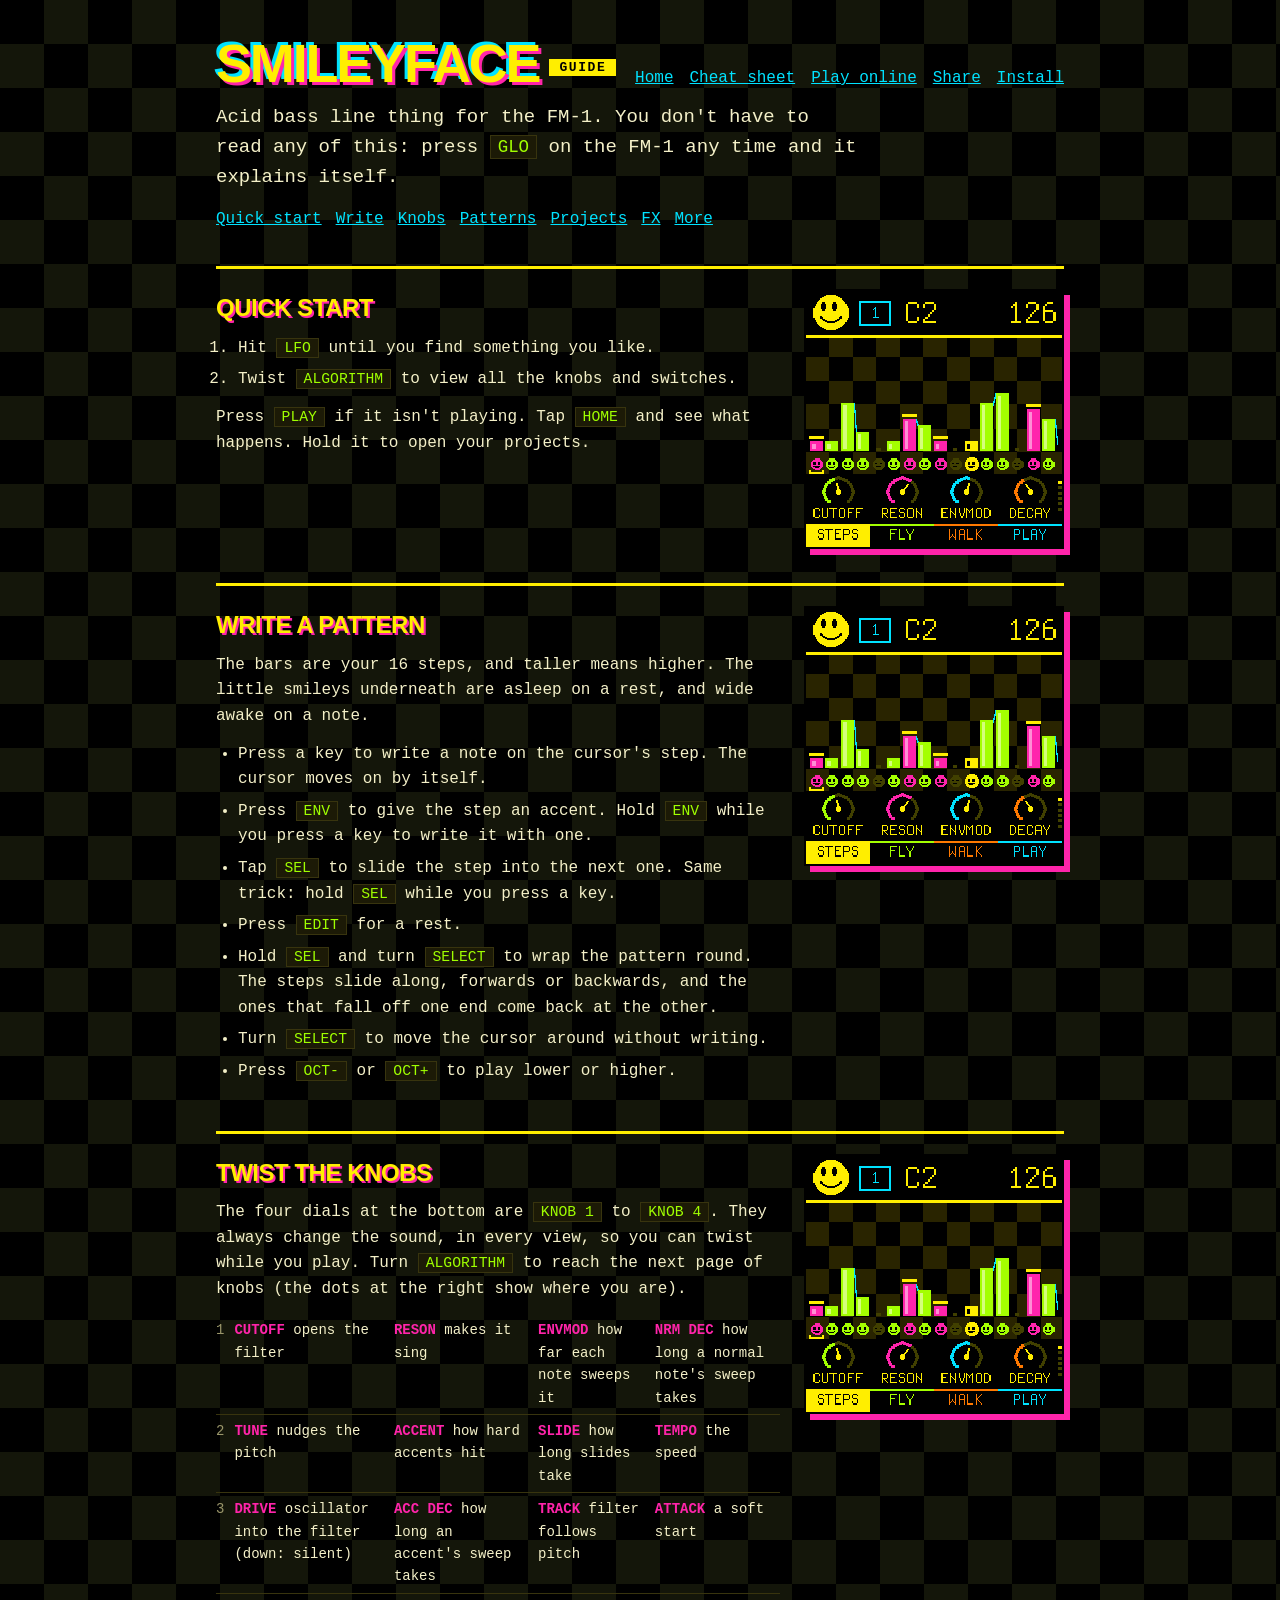
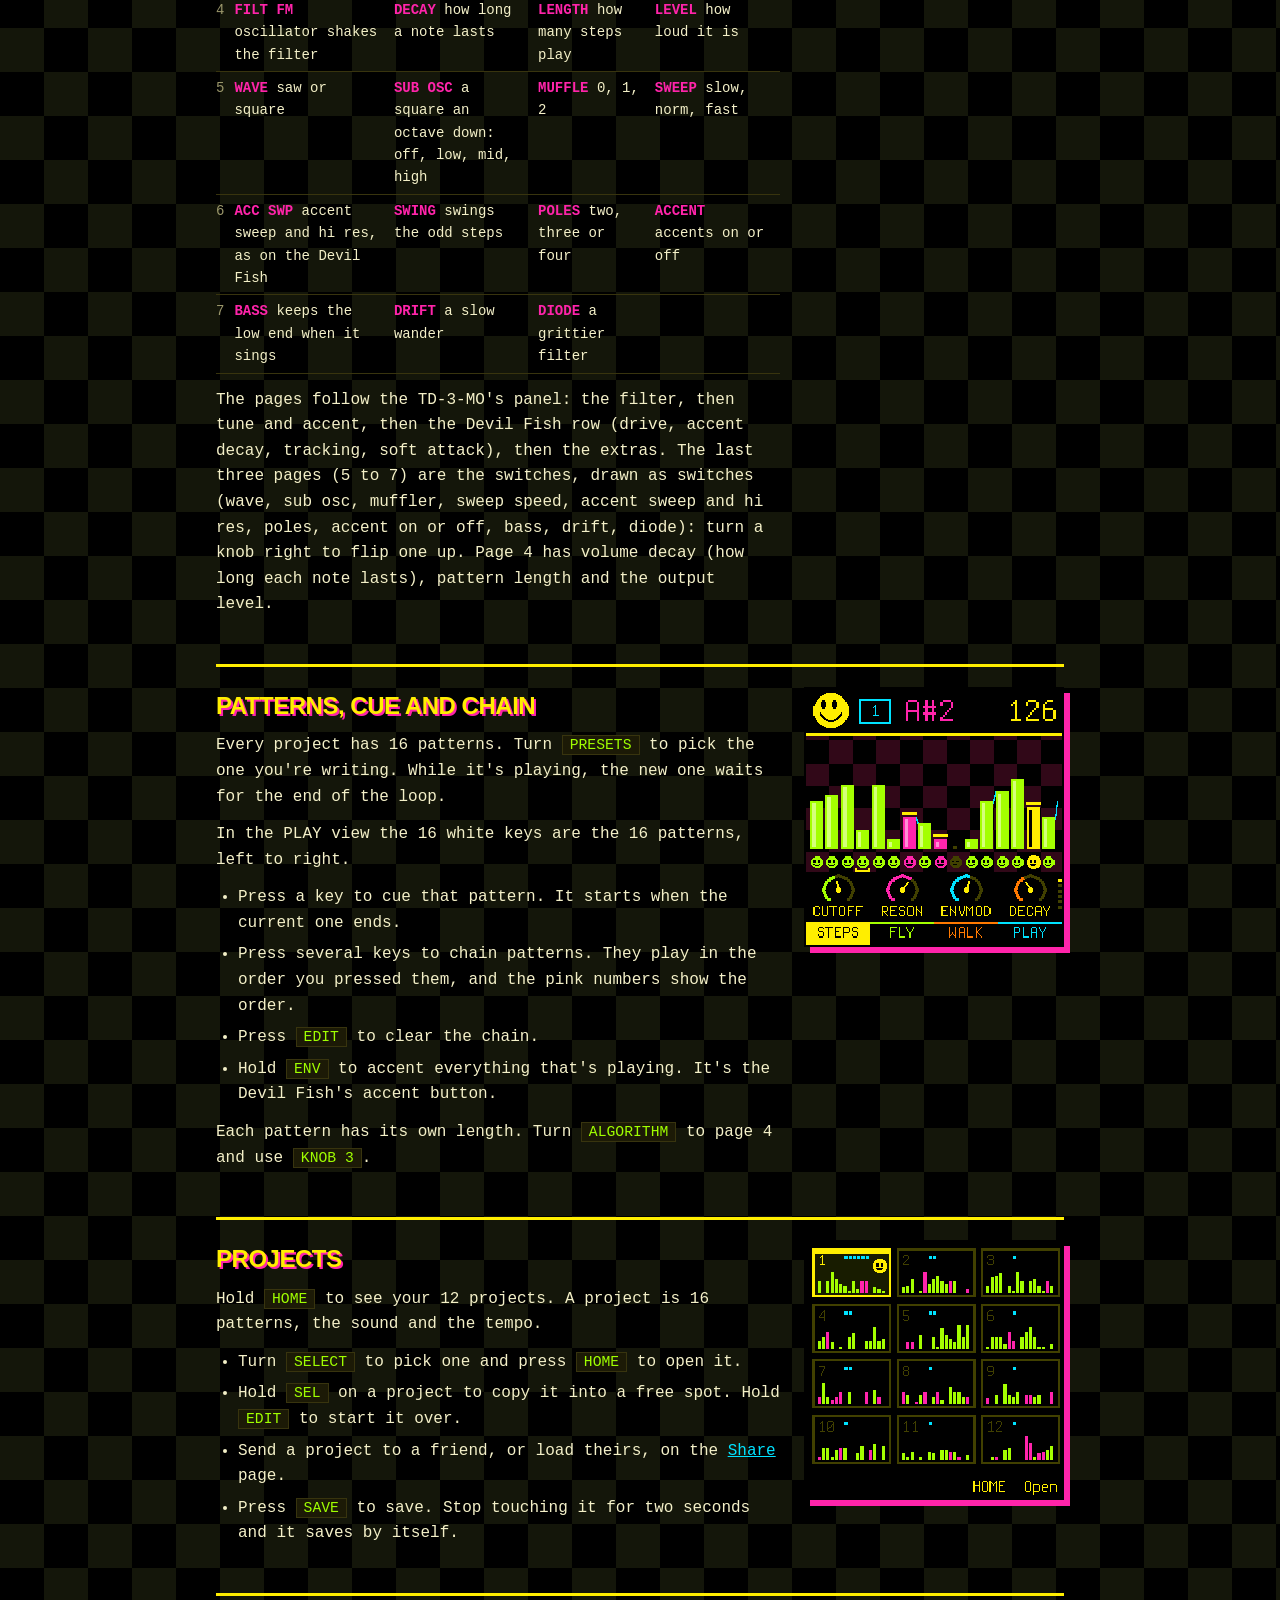
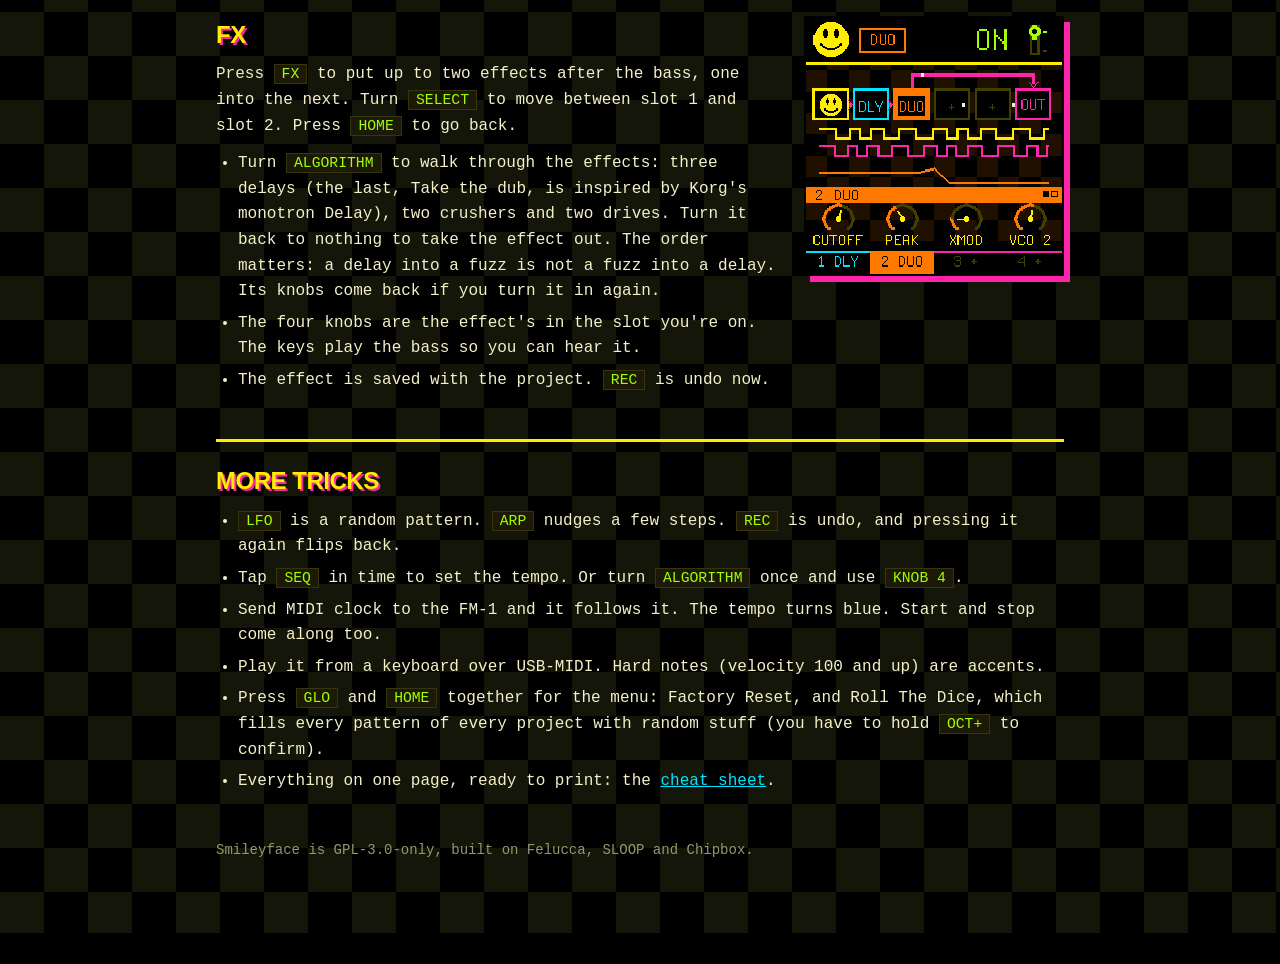
==== site/guide/index.html @ 9a7018b0 "fix some things meow meow" ====
<!doctype html>
<html lang="en">
<head>
<meta charset="utf-8">
<meta name="viewport" content="width=device-width, initial-scale=1">
<title>Guide · Smileyface</title>
<style>
  :root { --y:#ffee00; --k:#000; --lime:#a0ff00; --pink:#ff24aa; --cy:#00e2ff; --or:#ff7800; --ink:#f4f0c8; --dim:#9a966a; --line:#38340e; color-scheme:dark; }
  * { box-sizing:border-box; }
  body { margin:0; background:var(--k); color:var(--ink); font:16px/1.6 ui-monospace, "SF Mono", Menlo, Consolas, monospace;
         background-image:conic-gradient(#12140a 25%, #000 0 50%, #12140a 0 75%, #000 0); background-size:88px 88px; }
  main { max-width:880px; margin:0 auto; padding:36px 16px 72px; }
  header { display:flex; flex-wrap:wrap; align-items:baseline; gap:6px 18px; margin:0 0 10px; }
  h1 { font-size:40px; margin:0; color:var(--y); letter-spacing:.02em; }
  .tag { display:inline-block; padding:2px 10px; background:var(--y); color:#000; font-size:13px; letter-spacing:.12em; vertical-align:middle; margin-left:10px; text-shadow:none; font-family:ui-monospace, Menlo, monospace; }
  nav { margin-left:auto; display:flex; gap:16px; }
  a { color:var(--cy); }
  h2 { font-size:24px; margin:0 0 8px; color:var(--y); }
  section { margin:34px 0; padding-top:20px; border-top:3px solid var(--y); }
  .row { display:flex; gap:24px; align-items:flex-start; }
  .row .txt { flex:1; min-width:0; }
  .row img { width:260px; height:auto; image-rendering:pixelated; flex:none; border:2px solid var(--line); }
  p { margin:0 0 12px; }
  ol, ul { padding-left:22px; margin:0 0 12px; }
  li { margin:6px 0; }
  code { background:#1c1a06; color:var(--lime); padding:1px 7px; border:1px solid var(--line); font:inherit; font-size:.92em; white-space:nowrap; }
  .lead { font-size:19px; max-width:34em; }
  table { border-collapse:collapse; width:100%; font-size:14px; margin:8px 0 14px; }
  th, td { text-align:left; padding:5px 10px 5px 0; border-bottom:1px solid var(--line); vertical-align:top; }
  th { color:var(--dim); font-weight:400; white-space:nowrap; }
  td b { color:var(--pink); }
  .toc { display:flex; flex-wrap:wrap; gap:8px 14px; margin:14px 0 0; }
  footer { margin-top:44px; color:var(--dim); font-size:14px; }
  @media (max-width:640px) { .row { flex-direction:column-reverse; } .row img { width:100%; max-width:320px; } h1 { font-size:32px; } }
  h1 { font:900 clamp(34px, 8vw, 54px)/1 "Arial Black", Impact, sans-serif; letter-spacing:-.04em; text-transform:uppercase; color:var(--y); text-shadow:3px 3px 0 var(--pink), -3px -3px 0 var(--cy); }
  h2 { font-family:"Arial Black", Impact, sans-serif; letter-spacing:-.02em; text-transform:uppercase; text-shadow:2px 2px 0 var(--pink); }
  .row img { box-shadow:6px 6px 0 var(--pink); border-color:#000; }
</style>
<link rel="stylesheet" href="../acid.css">
</head>
<body>
<main>
  <header>
    <h1>Smileyface<span class="tag">GUIDE</span></h1>
    <nav><a href="../">Home</a><a href="../cheatsheet/">Cheat sheet</a><a href="../play/">Play online</a><a href="../share/">Share</a><a href="../install.html">Install</a></nav>
  </header>
  <p class="lead">Acid bass line thing for the FM-1. You don't have to read any of this: press <code>GLO</code> on the FM-1 any time and it explains itself.</p>
  <div class="toc"><a href="#start">Quick start</a><a href="#steps">Write</a><a href="#sound">Knobs</a><a href="#play">Patterns</a><a href="#projects">Projects</a><a href="#fx">FX</a><a href="#more">More</a></div>

<section id="start">
  <div class="row">
    <div class="txt"><h2>Quick start</h2><ol>
  <li>Hit <code>LFO</code> until you find something you like.</li>
  <li>Twist <code>ALGORITHM</code> to view all the knobs and switches.</li>
</ol>
<p>Press <code>PLAY</code> if it isn't playing. Tap <code>HOME</code> and see what happens. Hold it to open your projects.</p></div>
    <img src="../img/steps.png" alt="The steps view">
  </div>
</section>
<section id="steps">
  <div class="row">
    <div class="txt"><h2>Write a pattern</h2><p>The bars are your 16 steps, and taller means higher. The little smileys underneath are asleep on a rest, and wide awake on a note.</p>
<ul>
  <li>Press a key to write a note on the cursor's step. The cursor moves on by itself.</li>
  <li>Press <code>ENV</code> to give the step an accent. Hold <code>ENV</code> while you press a key to write it with one.</li>
  <li>Tap <code>SEL</code> to slide the step into the next one. Same trick: hold <code>SEL</code> while you press a key.</li>
  <li>Press <code>EDIT</code> for a rest.</li>
  <li>Hold <code>SEL</code> and turn <code>SELECT</code> to wrap the pattern round. The steps slide along, forwards or backwards, and the ones that fall off one end come back at the other.</li>
  <li>Turn <code>SELECT</code> to move the cursor around without writing.</li>
  <li>Press <code>OCT-</code> or <code>OCT+</code> to play lower or higher.</li>
</ul></div>
    <img src="../img/steps.png" alt="The steps view">
  </div>
</section>
<section id="sound">
  <div class="row">
    <div class="txt"><h2>Twist the knobs</h2><p>The four dials at the bottom are <code>KNOB 1</code> to <code>KNOB 4</code>. They always change the sound, in every view, so you can twist while you play. Turn <code>ALGORITHM</code> to reach the next page of knobs (the dots at the right show where you are).</p>
<table><tr><th>1</th><td><b>CUTOFF</b> opens the filter</td><td><b>RESON</b> makes it sing</td><td><b>ENVMOD</b> how far each note sweeps it</td><td><b>NRM DEC</b> how long a normal note's sweep takes</td></tr><tr><th>2</th><td><b>TUNE</b> nudges the pitch</td><td><b>ACCENT</b> how hard accents hit</td><td><b>SLIDE</b> how long slides take</td><td><b>TEMPO</b> the speed</td></tr><tr><th>3</th><td><b>DRIVE</b> oscillator into the filter (down: silent)</td><td><b>ACC DEC</b> how long an accent's sweep takes</td><td><b>TRACK</b> filter follows pitch</td><td><b>ATTACK</b> a soft start</td></tr><tr><th>4</th><td><b>FILT FM</b> oscillator shakes the filter</td><td><b>DECAY</b> how long a note lasts</td><td><b>LENGTH</b> how many steps play</td><td><b>LEVEL</b> how loud it is</td></tr><tr><th>5</th><td><b>WAVE</b> saw or square</td><td><b>SUB OSC</b> a square an octave down: off, low, mid, high</td><td><b>MUFFLE</b> 0, 1, 2</td><td><b>SWEEP</b> slow, norm, fast</td></tr><tr><th>6</th><td><b>ACC SWP</b> accent sweep and hi res, as on the Devil Fish</td><td><b>SWING</b> swings the odd steps</td><td><b>POLES</b> two, three or four</td><td><b>ACCENT</b> accents on or off</td></tr><tr><th>7</th><td><b>BASS</b> keeps the low end when it sings</td><td><b>DRIFT</b> a slow wander</td><td><b>DIODE</b> a grittier filter</td><td></td></tr></table>
<p>The pages follow the TD-3-MO's panel: the filter, then tune and accent, then the Devil Fish row (drive, accent decay, tracking, soft attack), then the extras. The last three pages (5 to 7) are the switches, drawn as switches (wave, sub osc, muffler, sweep speed, accent sweep and hi res, poles, accent on or off, bass, drift, diode): turn a knob right to flip one up. Page 4 has volume decay (how long each note lasts), pattern length and the output level.</p></div>
    <img src="../img/steps.png" alt="The dials at the bottom">
  </div>
</section>
<section id="play">
  <div class="row">
    <div class="txt"><h2>Patterns, cue and chain</h2><p>Every project has 16 patterns. Turn <code>PRESETS</code> to pick the one you're writing. While it's playing, the new one waits for the end of the loop.</p>
<p>In the PLAY view the 16 white keys are the 16 patterns, left to right.</p>
<ul>
  <li>Press a key to cue that pattern. It starts when the current one ends.</li>
  <li>Press several keys to chain patterns. They play in the order you pressed them, and the pink numbers show the order.</li>
  <li>Press <code>EDIT</code> to clear the chain.</li>
  <li>Hold <code>ENV</code> to accent everything that's playing. It's the Devil Fish's accent button.</li>
</ul>
<p>Each pattern has its own length. Turn <code>ALGORITHM</code> to page 4 and use <code>KNOB 3</code>.</p></div>
    <img src="../img/play.png" alt="The play view">
  </div>
</section>
<section id="projects">
  <div class="row">
    <div class="txt"><h2>Projects</h2><p>Hold <code>HOME</code> to see your 12 projects. A project is 16 patterns, the sound and the tempo.</p>
<ul>
  <li>Turn <code>SELECT</code> to pick one and press <code>HOME</code> to open it.</li>
  <li>Hold <code>SEL</code> on a project to copy it into a free spot. Hold <code>EDIT</code> to start it over.</li>
  <li>Send a project to a friend, or load theirs, on the <a href="../share/">Share</a> page.</li>
  <li>Press <code>SAVE</code> to save. Stop touching it for two seconds and it saves by itself.</li>
</ul></div>
    <img src="../img/projects.png" alt="The projects list">
  </div>
</section>
<section id="fx">
  <div class="row">
    <div class="txt"><h2>FX</h2><p>Press <code>FX</code> to put up to two effects after the bass, one into the next. Turn <code>SELECT</code> to move between slot 1 and slot 2. Press <code>HOME</code> to go back.</p>
<ul>
  <li>Turn <code>ALGORITHM</code> to walk through the effects: three delays (the last, Take the dub, is inspired by Korg's monotron Delay), two crushers and two drives. Turn it back to nothing to take the effect out. The order matters: a delay into a fuzz is not a fuzz into a delay. Its knobs come back if you turn it in again.</li>
  <li>The four knobs are the effect's in the slot you're on. The keys play the bass so you can hear it.</li>
  <li>The effect is saved with the project. <code>REC</code> is undo now.</li>
</ul></div>
    <img src="../img/fx.png" alt="The FX rack">
  </div>
</section>
<section id="more">
  <h2>More tricks</h2>
  <ul>
    <li><code>LFO</code> is a random pattern. <code>ARP</code> nudges a few steps. <code>REC</code> is undo, and pressing it again flips back.</li>
    <li>Tap <code>SEQ</code> in time to set the tempo. Or turn <code>ALGORITHM</code> once and use <code>KNOB 4</code>.</li>
    <li>Send MIDI clock to the FM-1 and it follows it. The tempo turns blue. Start and stop come along too.</li>
    <li>Play it from a keyboard over USB-MIDI. Hard notes (velocity 100 and up) are accents.</li>
    <li>Press <code>GLO</code> and <code>HOME</code> together for the menu: Factory Reset, and Roll The Dice, which fills every pattern of every project with random stuff (you have to hold <code>OCT+</code> to confirm).</li>
    <li>Everything on one page, ready to print: the <a href="../cheatsheet/">cheat sheet</a>.</li>
  </ul>
</section>
<footer>Smileyface is GPL-3.0-only, built on Felucca, SLOOP and Chipbox.</footer>
</main>
</body>
</html>
---- site/acid.css ----
/* SPDX-License-Identifier: GPL-3.0-only */
/* Smileyface's look for the web: black, acid yellow, a checkerboard that moves. Loaded after each page's own styles. */
:root { --y:#ffee00; --k:#000; --lime:#a0ff00; --pink:#ff24aa; --cy:#00e2ff; --or:#ff7800;
        --bg:#000; --panel:#16160a; --deep:#0c0c06; --ink:#f4f0c8; --dim:#9a966a; --red:#ff24aa; --blue:#00e2ff; --line:#38340e; }
body { background-color:#000; color:var(--ink);
       background-image:conic-gradient(#14160a 25%, #000 0 50%, #14160a 0 75%, #000 0); background-size:88px 88px; animation:drift 24s linear infinite; }
@keyframes drift { to { background-position:88px 88px; } }
.chrome { font-family:"Arial Black", Impact, "Helvetica Neue", sans-serif; font-weight:900; letter-spacing:-.03em; text-transform:uppercase;
          color:var(--y); text-shadow:3px 3px 0 var(--pink), -3px -3px 0 var(--cy); }
a { color:var(--cy); }
.btn-acid { display:inline-block; padding:12px 22px; background:var(--y); color:#000; text-decoration:none; font:900 16px "Arial Black", Impact, sans-serif; letter-spacing:.04em;
            text-transform:uppercase; border:3px solid #000; box-shadow:5px 5px 0 var(--pink); transition:transform .08s, box-shadow .08s; cursor:pointer; }
.btn-acid:hover, .btn-acid:focus-visible { transform:translate(3px, 3px); box-shadow:2px 2px 0 var(--pink); }
.btn-acid.cy { background:var(--cy); box-shadow:5px 5px 0 #000; } .btn-acid.lime { background:var(--lime); } .btn-acid.pk { background:var(--pink); color:#000; box-shadow:5px 5px 0 var(--cy); }
button { font-family:"Arial Black", Impact, sans-serif; text-transform:uppercase; letter-spacing:.04em; }
main button, #go { background:var(--y); color:#000; border:3px solid #000; box-shadow:5px 5px 0 var(--pink); }
h1 a { color:inherit; text-decoration:none; }
:focus-visible { outline:3px solid var(--cy); outline-offset:3px; }
@media (prefers-reduced-motion: reduce) { body { animation:none; } *, *::before, *::after { animation:none !important; transition:none !important; } }
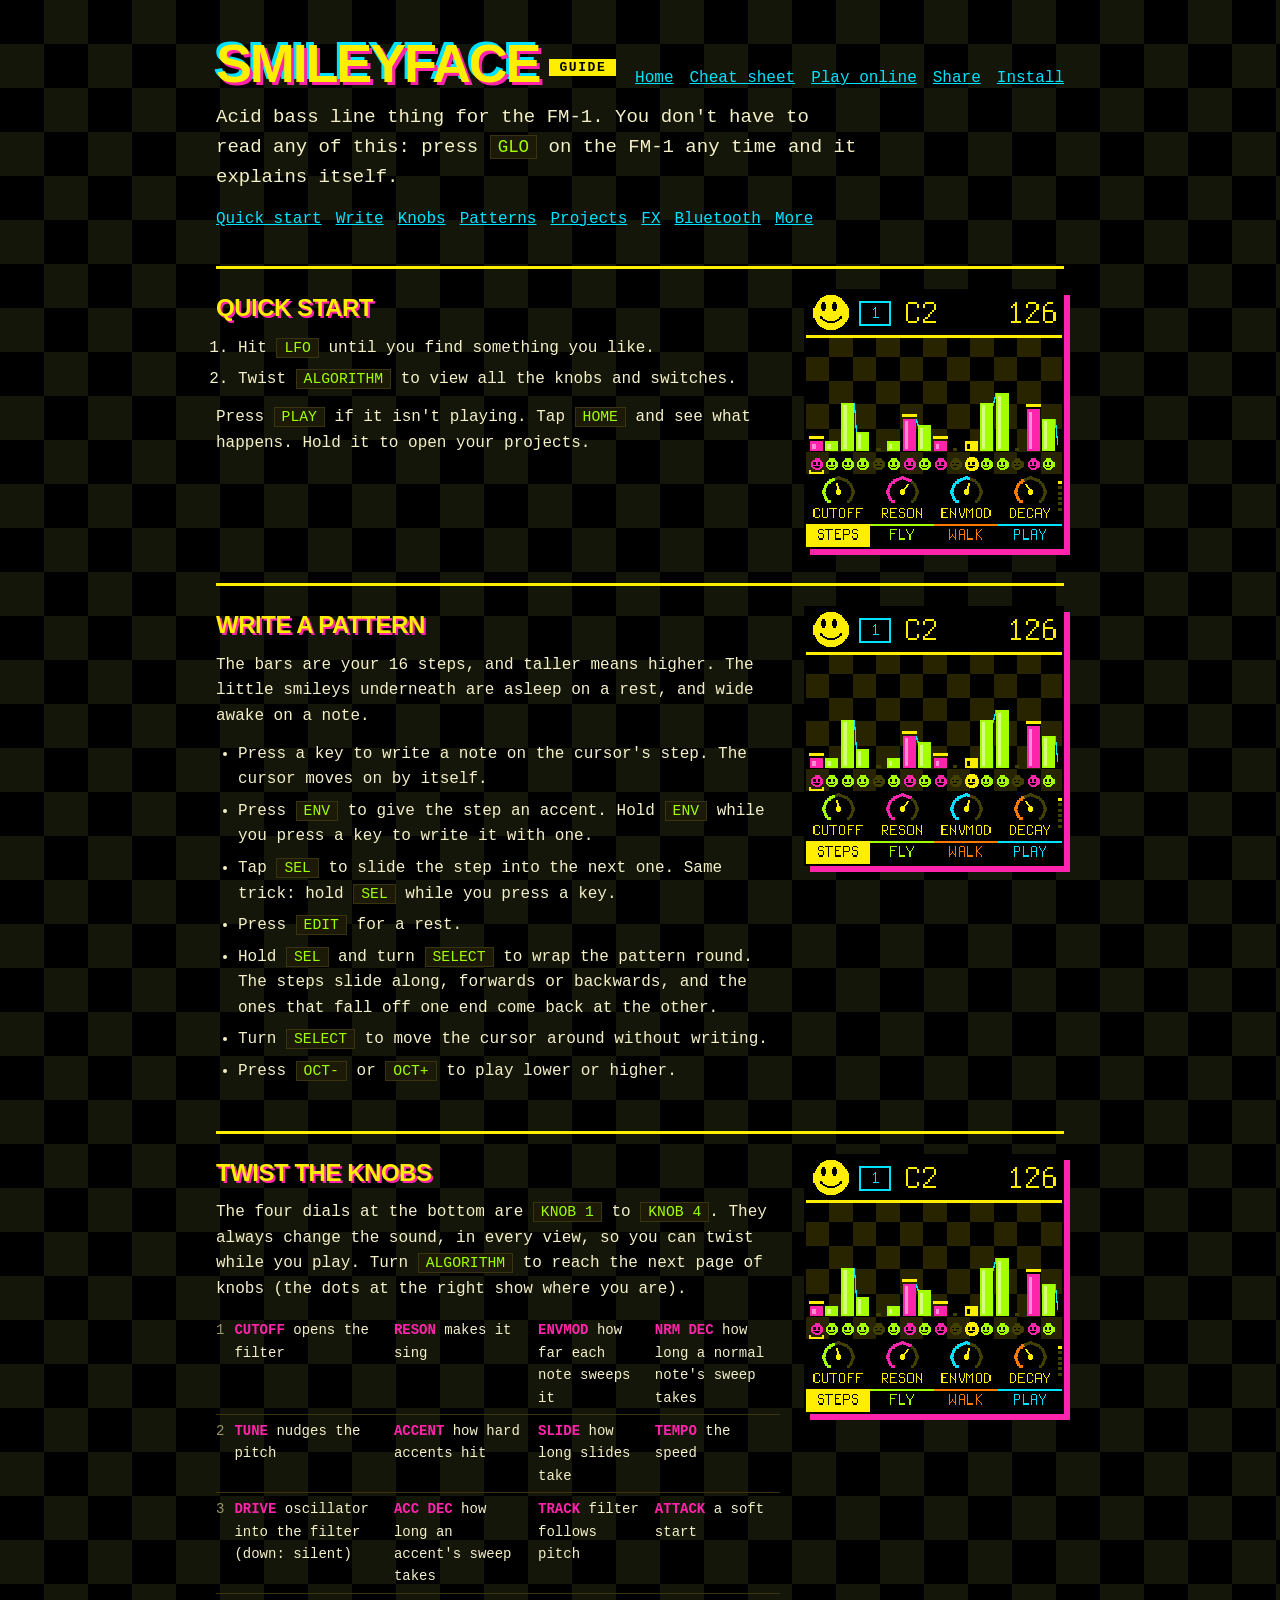
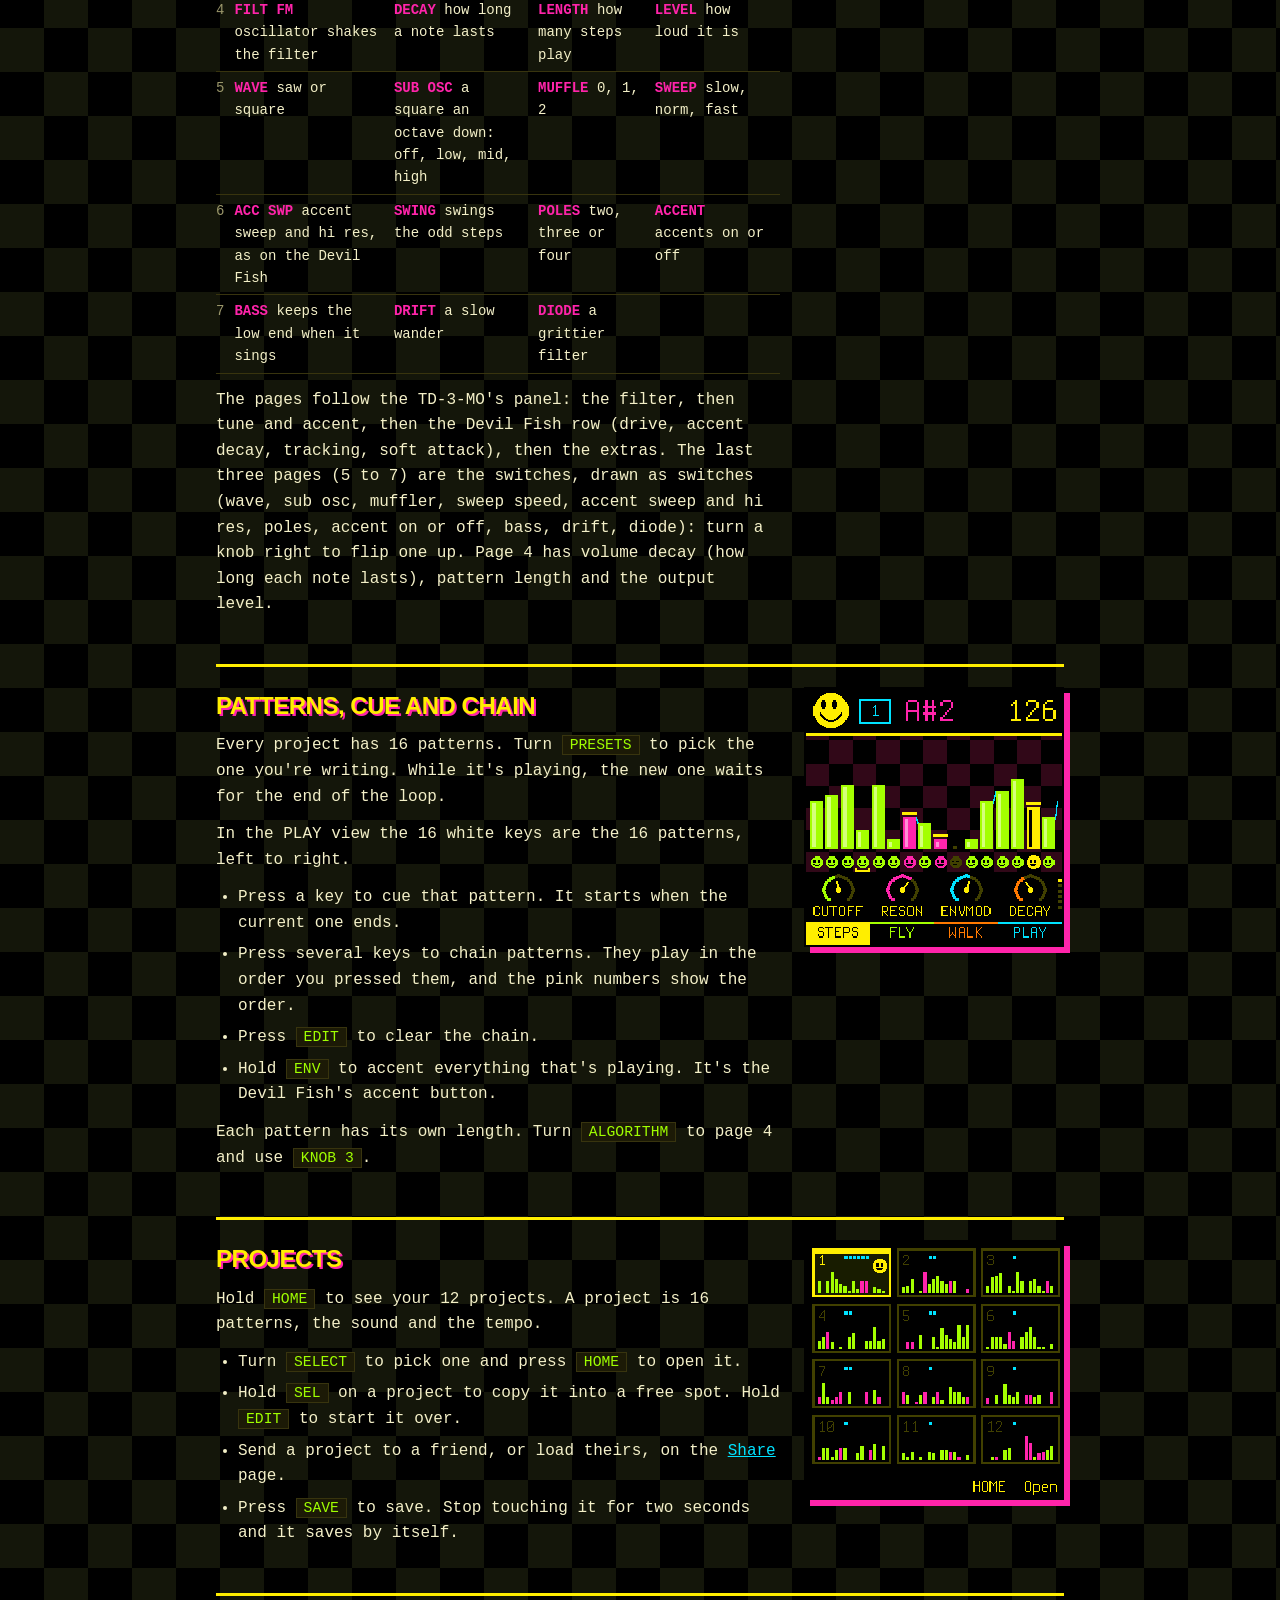
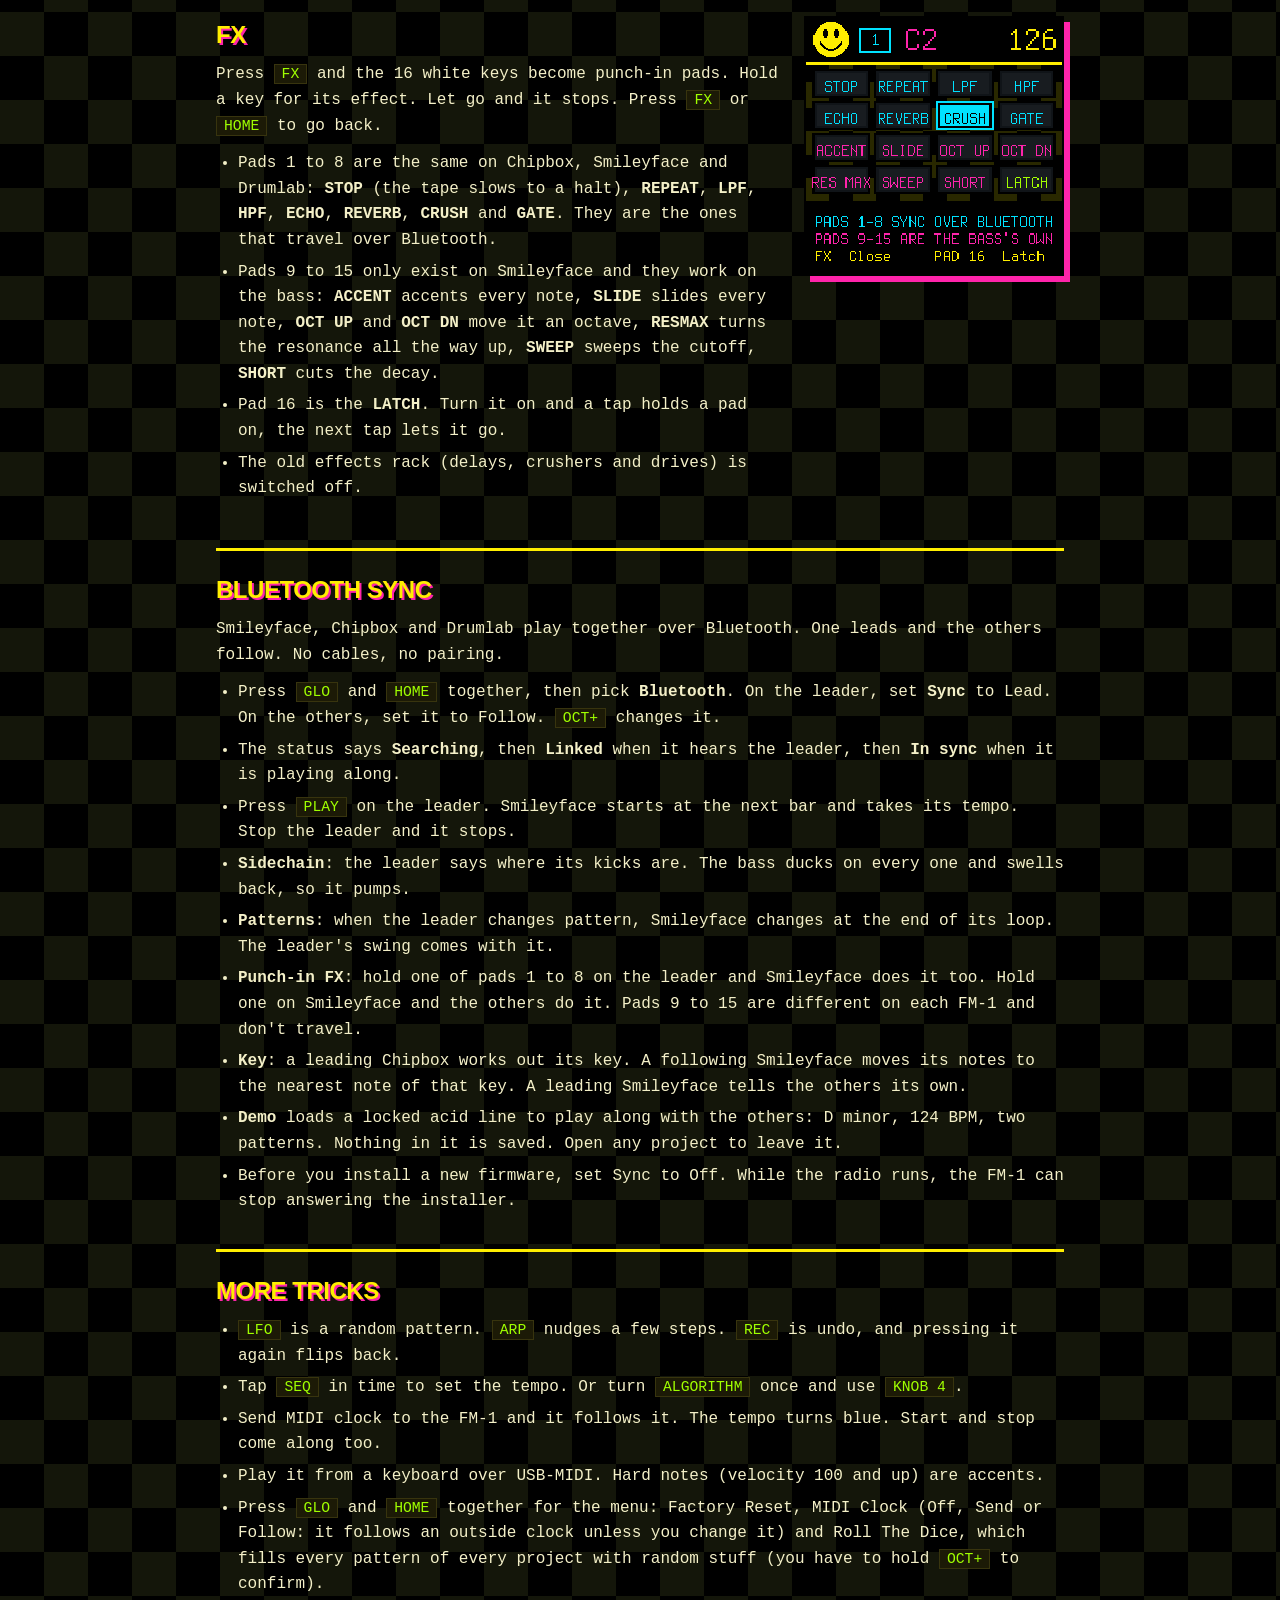
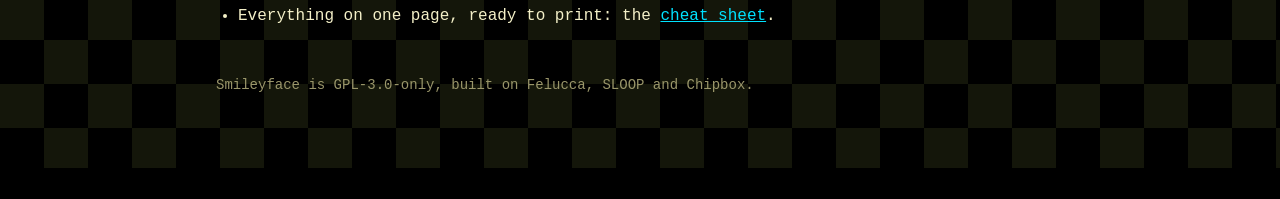
==== commit f0efdc52: "more compat with other brothers" ====
--- a/site/guide/index.html
+++ b/site/guide/index.html
@@ -45,7 +45,7 @@
     <nav><a href="../">Home</a><a href="../cheatsheet/">Cheat sheet</a><a href="../play/">Play online</a><a href="../share/">Share</a><a href="../install.html">Install</a></nav>
   </header>
   <p class="lead">Acid bass line thing for the FM-1. You don't have to read any of this: press <code>GLO</code> on the FM-1 any time and it explains itself.</p>
-  <div class="toc"><a href="#start">Quick start</a><a href="#steps">Write</a><a href="#sound">Knobs</a><a href="#play">Patterns</a><a href="#projects">Projects</a><a href="#fx">FX</a><a href="#more">More</a></div>
+  <div class="toc"><a href="#start">Quick start</a><a href="#steps">Write</a><a href="#sound">Knobs</a><a href="#play">Patterns</a><a href="#projects">Projects</a><a href="#fx">FX</a><a href="#bluetooth">Bluetooth</a><a href="#more">More</a></div>
 
 <section id="start">
   <div class="row">
@@ -108,15 +108,32 @@
 </section>
 <section id="fx">
   <div class="row">
-    <div class="txt"><h2>FX</h2><p>Press <code>FX</code> to put up to two effects after the bass, one into the next. Turn <code>SELECT</code> to move between slot 1 and slot 2. Press <code>HOME</code> to go back.</p>
+    <div class="txt"><h2>FX</h2><p>Press <code>FX</code> and the 16 white keys become punch-in pads. Hold a key for its effect. Let go and it stops. Press <code>FX</code> or <code>HOME</code> to go back.</p>
 <ul>
-  <li>Turn <code>ALGORITHM</code> to walk through the effects: three delays (the last, Take the dub, is inspired by Korg's monotron Delay), two crushers and two drives. Turn it back to nothing to take the effect out. The order matters: a delay into a fuzz is not a fuzz into a delay. Its knobs come back if you turn it in again.</li>
-  <li>The four knobs are the effect's in the slot you're on. The keys play the bass so you can hear it.</li>
-  <li>The effect is saved with the project. <code>REC</code> is undo now.</li>
+  <li>Pads 1 to 8 are the same on Chipbox, Smileyface and Drumlab: <b>STOP</b> (the tape slows to a halt), <b>REPEAT</b>, <b>LPF</b>, <b>HPF</b>, <b>ECHO</b>, <b>REVERB</b>, <b>CRUSH</b> and <b>GATE</b>. They are the ones that travel over Bluetooth.</li>
+  <li>Pads 9 to 15 only exist on Smileyface and they work on the bass: <b>ACCENT</b> accents every note, <b>SLIDE</b> slides every note, <b>OCT UP</b> and <b>OCT DN</b> move it an octave, <b>RESMAX</b> turns the resonance all the way up, <b>SWEEP</b> sweeps the cutoff, <b>SHORT</b> cuts the decay.</li>
+  <li>Pad 16 is the <b>LATCH</b>. Turn it on and a tap holds a pad on, the next tap lets it go.</li>
+  <li>The old effects rack (delays, crushers and drives) is switched off.</li>
 </ul></div>
-    <img src="../img/fx.png" alt="The FX rack">
+    <img src="../img/fx.png" alt="The FX pads">
   </div>
 </section>
+<section id="bluetooth">
+  <h2>Bluetooth sync</h2>
+  <p class="plain">Smileyface, Chipbox and Drumlab play together over Bluetooth. One leads and the others follow. No cables, no pairing.</p>
+  <ul>
+    <li>Press <code>GLO</code> and <code>HOME</code> together, then pick <b>Bluetooth</b>. On the leader, set <b>Sync</b> to Lead. On the others, set it to Follow. <code>OCT+</code> changes it.</li>
+    <li>The status says <b>Searching</b>, then <b>Linked</b> when it hears the leader, then <b>In sync</b> when it is playing along.</li>
+    <li>Press <code>PLAY</code> on the leader. Smileyface starts at the next bar and takes its tempo. Stop the leader and it stops.</li>
+    <li><b>Sidechain</b>: the leader says where its kicks are. The bass ducks on every one and swells back, so it pumps.</li>
+    <li><b>Patterns</b>: when the leader changes pattern, Smileyface changes at the end of its loop. The leader's swing comes with it.</li>
+    <li><b>Punch-in FX</b>: hold one of pads 1 to 8 on the leader and Smileyface does it too. Hold one on Smileyface and the others do it. Pads 9 to 15 are different on each FM-1 and don't travel.</li>
+    <li><b>Key</b>: a leading Chipbox works out its key. A following Smileyface moves its notes to the nearest note of that key. A leading Smileyface tells the others its own.</li>
+    <li><b>Demo</b> loads a locked acid line to play along with the others: D minor, 124 BPM, two patterns. Nothing in it is saved. Open any project to leave it.</li>
+    <li>Before you install a new firmware, set Sync to Off. While the radio runs, the FM-1 can stop answering the installer.</li>
+  </ul>
+</section>
+
 <section id="more">
   <h2>More tricks</h2>
   <ul>
@@ -124,7 +141,7 @@
     <li>Tap <code>SEQ</code> in time to set the tempo. Or turn <code>ALGORITHM</code> once and use <code>KNOB 4</code>.</li>
     <li>Send MIDI clock to the FM-1 and it follows it. The tempo turns blue. Start and stop come along too.</li>
     <li>Play it from a keyboard over USB-MIDI. Hard notes (velocity 100 and up) are accents.</li>
-    <li>Press <code>GLO</code> and <code>HOME</code> together for the menu: Factory Reset, and Roll The Dice, which fills every pattern of every project with random stuff (you have to hold <code>OCT+</code> to confirm).</li>
+    <li>Press <code>GLO</code> and <code>HOME</code> together for the menu: Factory Reset, MIDI Clock (Off, Send or Follow: it follows an outside clock unless you change it) and Roll The Dice, which fills every pattern of every project with random stuff (you have to hold <code>OCT+</code> to confirm).</li>
     <li>Everything on one page, ready to print: the <a href="../cheatsheet/">cheat sheet</a>.</li>
   </ul>
 </section>
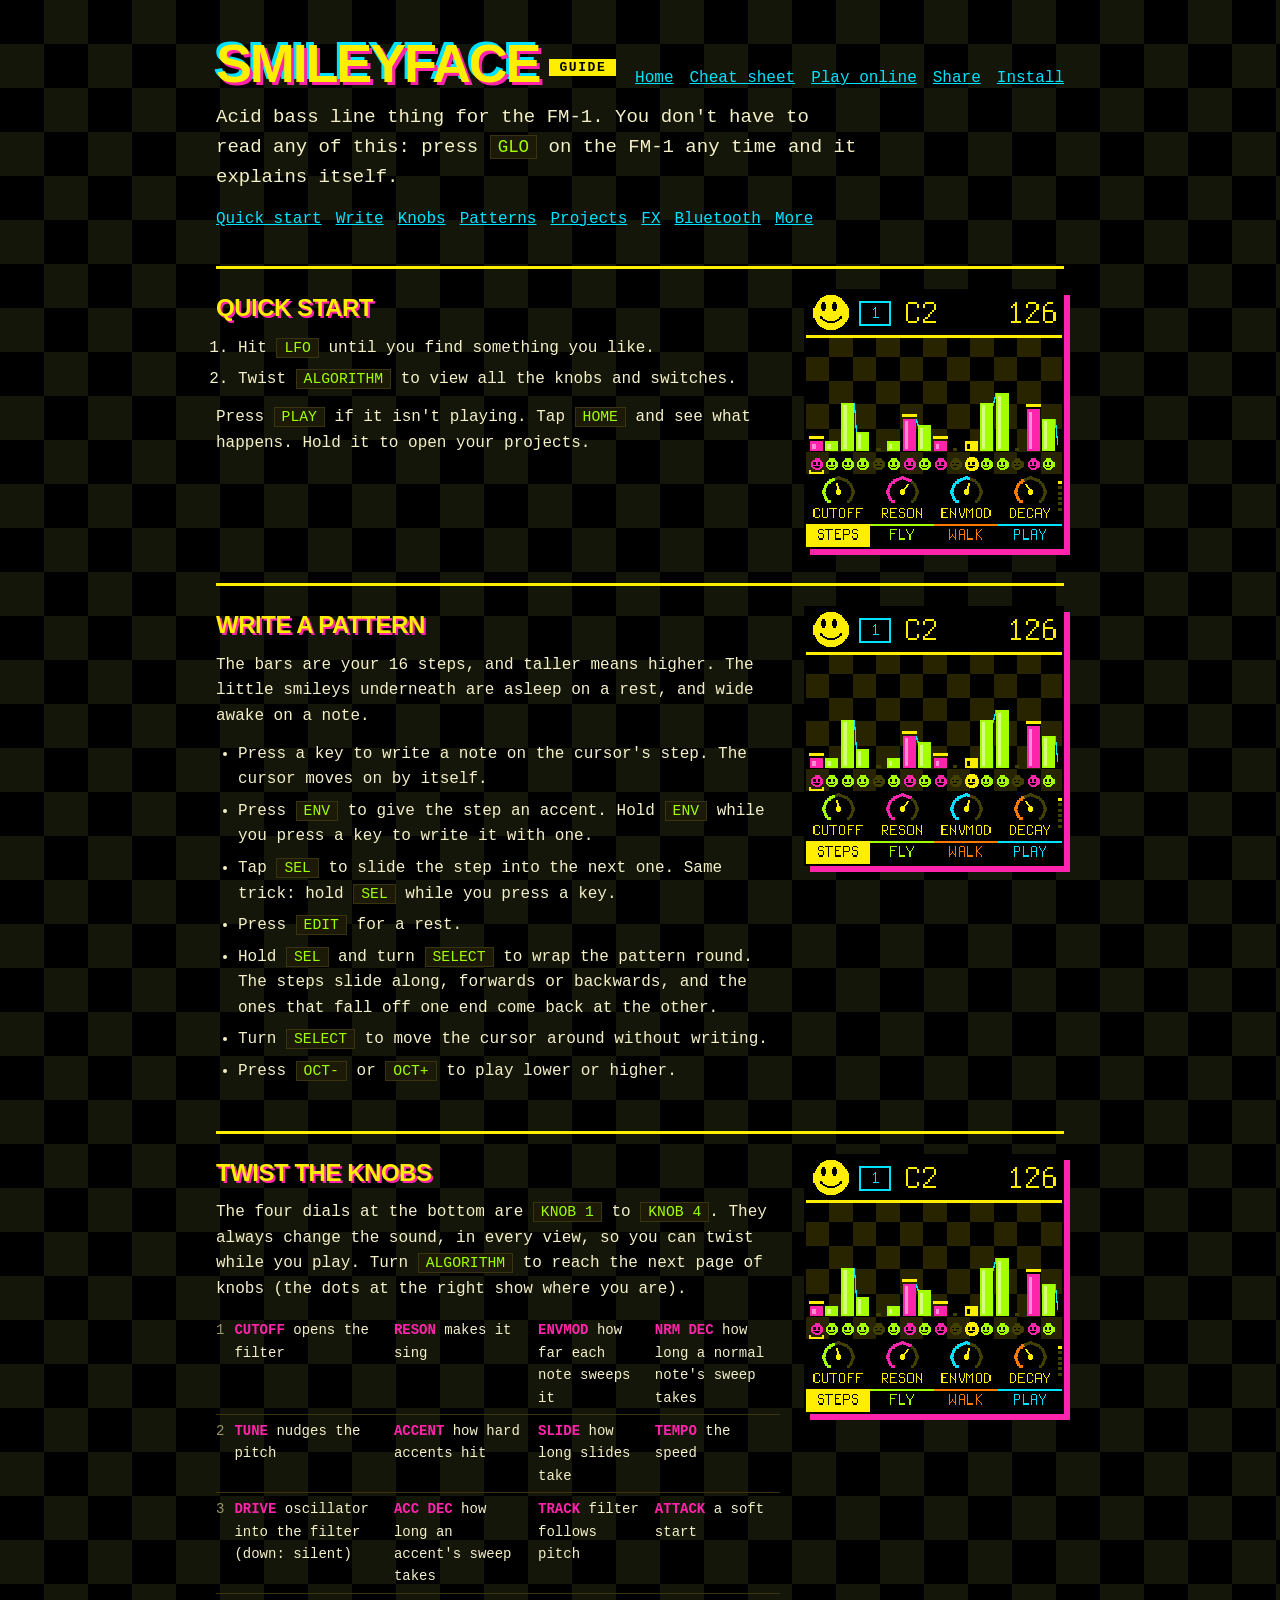
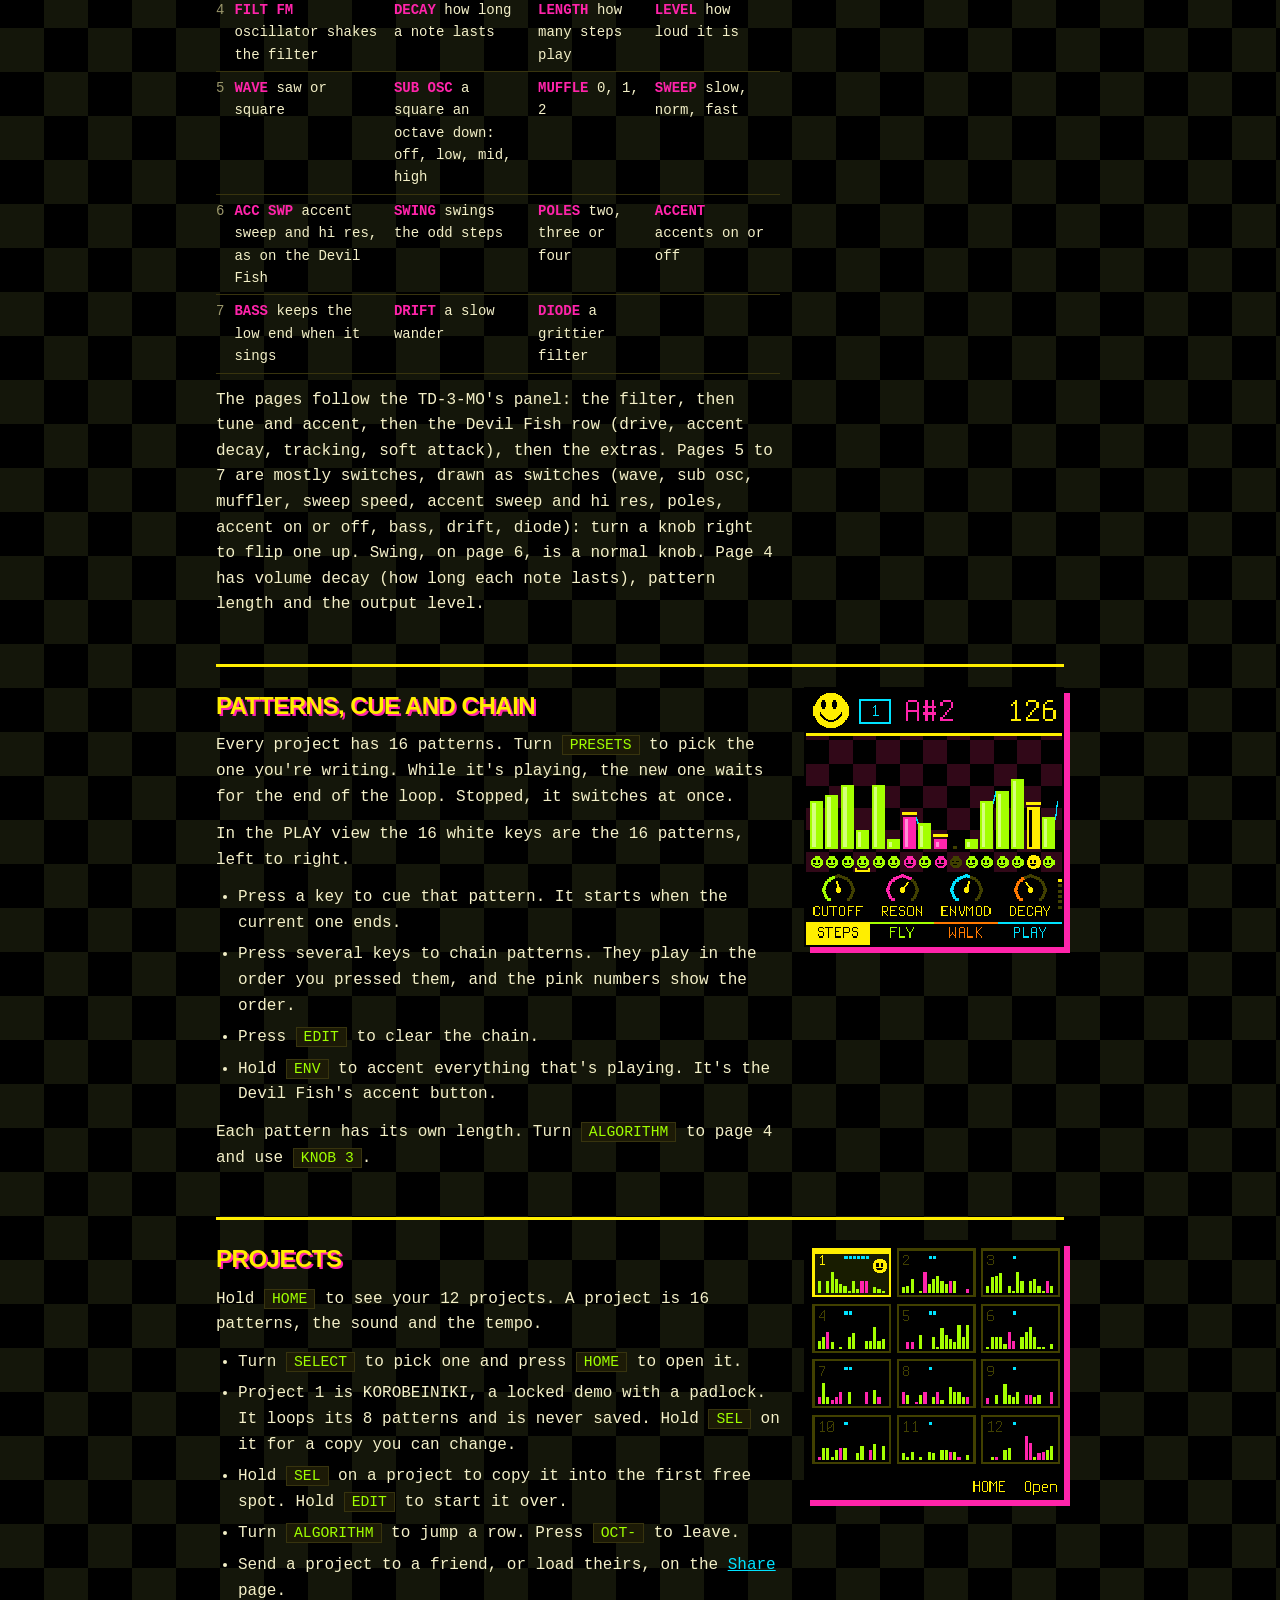
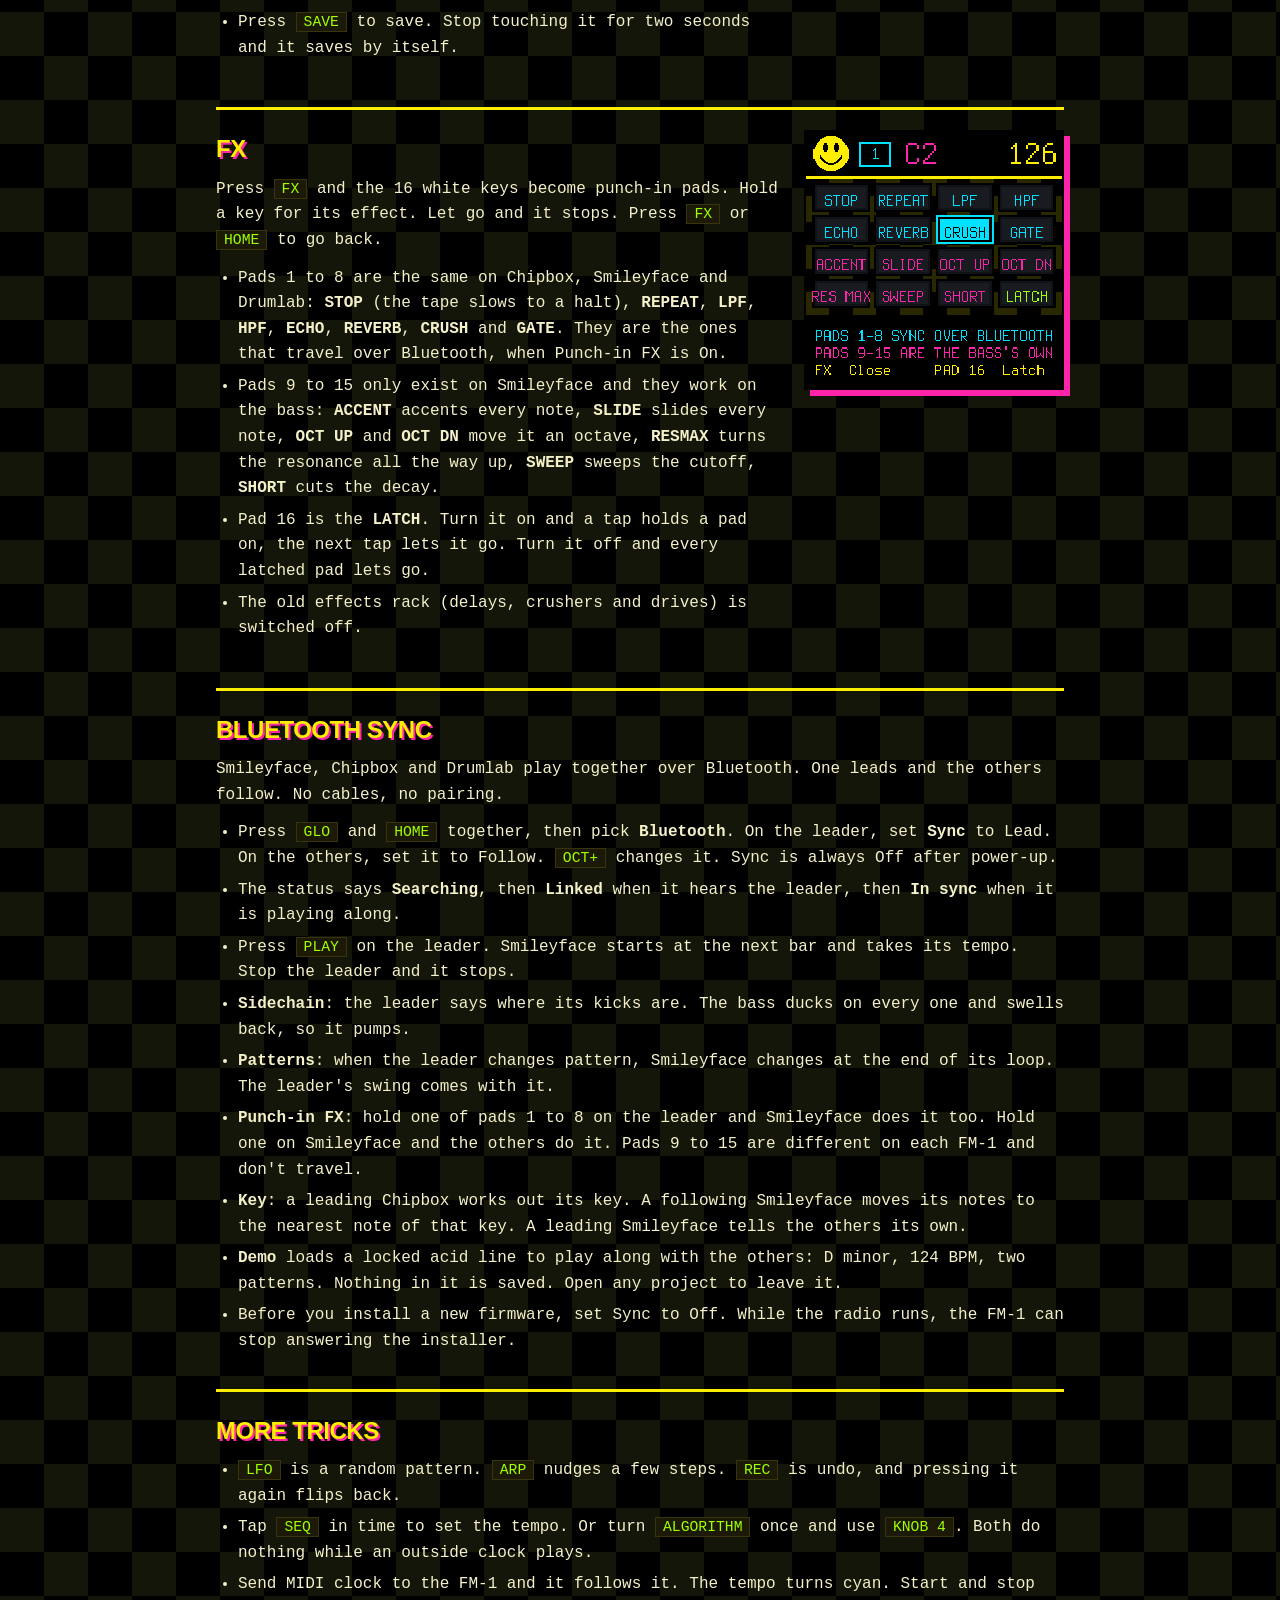
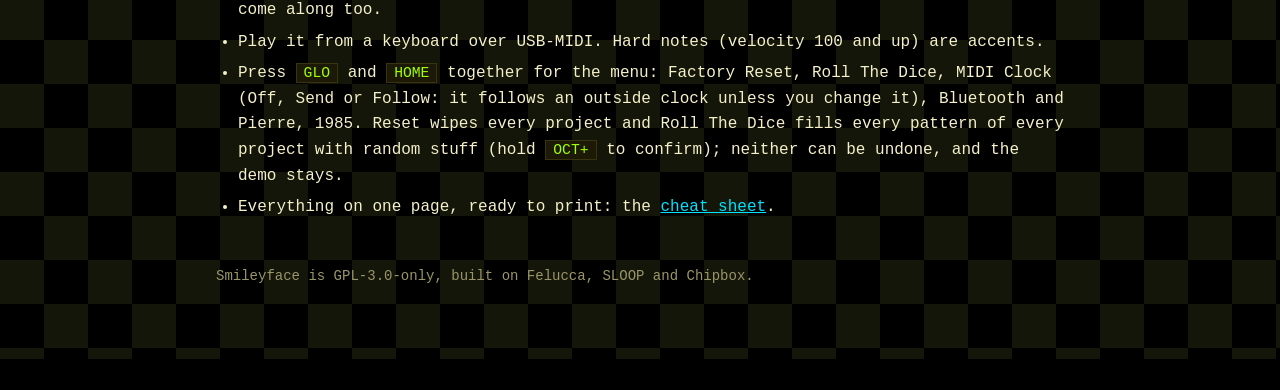
==== commit 379b58e7: "preparing new release" ====
--- a/site/guide/index.html
+++ b/site/guide/index.html
@@ -76,13 +76,13 @@
   <div class="row">
     <div class="txt"><h2>Twist the knobs</h2><p>The four dials at the bottom are <code>KNOB 1</code> to <code>KNOB 4</code>. They always change the sound, in every view, so you can twist while you play. Turn <code>ALGORITHM</code> to reach the next page of knobs (the dots at the right show where you are).</p>
 <table><tr><th>1</th><td><b>CUTOFF</b> opens the filter</td><td><b>RESON</b> makes it sing</td><td><b>ENVMOD</b> how far each note sweeps it</td><td><b>NRM DEC</b> how long a normal note's sweep takes</td></tr><tr><th>2</th><td><b>TUNE</b> nudges the pitch</td><td><b>ACCENT</b> how hard accents hit</td><td><b>SLIDE</b> how long slides take</td><td><b>TEMPO</b> the speed</td></tr><tr><th>3</th><td><b>DRIVE</b> oscillator into the filter (down: silent)</td><td><b>ACC DEC</b> how long an accent's sweep takes</td><td><b>TRACK</b> filter follows pitch</td><td><b>ATTACK</b> a soft start</td></tr><tr><th>4</th><td><b>FILT FM</b> oscillator shakes the filter</td><td><b>DECAY</b> how long a note lasts</td><td><b>LENGTH</b> how many steps play</td><td><b>LEVEL</b> how loud it is</td></tr><tr><th>5</th><td><b>WAVE</b> saw or square</td><td><b>SUB OSC</b> a square an octave down: off, low, mid, high</td><td><b>MUFFLE</b> 0, 1, 2</td><td><b>SWEEP</b> slow, norm, fast</td></tr><tr><th>6</th><td><b>ACC SWP</b> accent sweep and hi res, as on the Devil Fish</td><td><b>SWING</b> swings the odd steps</td><td><b>POLES</b> two, three or four</td><td><b>ACCENT</b> accents on or off</td></tr><tr><th>7</th><td><b>BASS</b> keeps the low end when it sings</td><td><b>DRIFT</b> a slow wander</td><td><b>DIODE</b> a grittier filter</td><td></td></tr></table>
-<p>The pages follow the TD-3-MO's panel: the filter, then tune and accent, then the Devil Fish row (drive, accent decay, tracking, soft attack), then the extras. The last three pages (5 to 7) are the switches, drawn as switches (wave, sub osc, muffler, sweep speed, accent sweep and hi res, poles, accent on or off, bass, drift, diode): turn a knob right to flip one up. Page 4 has volume decay (how long each note lasts), pattern length and the output level.</p></div>
+<p>The pages follow the TD-3-MO's panel: the filter, then tune and accent, then the Devil Fish row (drive, accent decay, tracking, soft attack), then the extras. Pages 5 to 7 are mostly switches, drawn as switches (wave, sub osc, muffler, sweep speed, accent sweep and hi res, poles, accent on or off, bass, drift, diode): turn a knob right to flip one up. Swing, on page 6, is a normal knob. Page 4 has volume decay (how long each note lasts), pattern length and the output level.</p></div>
     <img src="../img/steps.png" alt="The dials at the bottom">
   </div>
 </section>
 <section id="play">
   <div class="row">
-    <div class="txt"><h2>Patterns, cue and chain</h2><p>Every project has 16 patterns. Turn <code>PRESETS</code> to pick the one you're writing. While it's playing, the new one waits for the end of the loop.</p>
+    <div class="txt"><h2>Patterns, cue and chain</h2><p>Every project has 16 patterns. Turn <code>PRESETS</code> to pick the one you're writing. While it's playing, the new one waits for the end of the loop. Stopped, it switches at once.</p>
 <p>In the PLAY view the 16 white keys are the 16 patterns, left to right.</p>
 <ul>
   <li>Press a key to cue that pattern. It starts when the current one ends.</li>
@@ -99,7 +99,9 @@
     <div class="txt"><h2>Projects</h2><p>Hold <code>HOME</code> to see your 12 projects. A project is 16 patterns, the sound and the tempo.</p>
 <ul>
   <li>Turn <code>SELECT</code> to pick one and press <code>HOME</code> to open it.</li>
-  <li>Hold <code>SEL</code> on a project to copy it into a free spot. Hold <code>EDIT</code> to start it over.</li>
+  <li>Project 1 is KOROBEINIKI, a locked demo with a padlock. It loops its 8 patterns and is never saved. Hold <code>SEL</code> on it for a copy you can change.</li>
+  <li>Hold <code>SEL</code> on a project to copy it into the first free spot. Hold <code>EDIT</code> to start it over.</li>
+  <li>Turn <code>ALGORITHM</code> to jump a row. Press <code>OCT-</code> to leave.</li>
   <li>Send a project to a friend, or load theirs, on the <a href="../share/">Share</a> page.</li>
   <li>Press <code>SAVE</code> to save. Stop touching it for two seconds and it saves by itself.</li>
 </ul></div>
@@ -110,9 +112,9 @@
   <div class="row">
     <div class="txt"><h2>FX</h2><p>Press <code>FX</code> and the 16 white keys become punch-in pads. Hold a key for its effect. Let go and it stops. Press <code>FX</code> or <code>HOME</code> to go back.</p>
 <ul>
-  <li>Pads 1 to 8 are the same on Chipbox, Smileyface and Drumlab: <b>STOP</b> (the tape slows to a halt), <b>REPEAT</b>, <b>LPF</b>, <b>HPF</b>, <b>ECHO</b>, <b>REVERB</b>, <b>CRUSH</b> and <b>GATE</b>. They are the ones that travel over Bluetooth.</li>
+  <li>Pads 1 to 8 are the same on Chipbox, Smileyface and Drumlab: <b>STOP</b> (the tape slows to a halt), <b>REPEAT</b>, <b>LPF</b>, <b>HPF</b>, <b>ECHO</b>, <b>REVERB</b>, <b>CRUSH</b> and <b>GATE</b>. They are the ones that travel over Bluetooth, when Punch-in FX is On.</li>
   <li>Pads 9 to 15 only exist on Smileyface and they work on the bass: <b>ACCENT</b> accents every note, <b>SLIDE</b> slides every note, <b>OCT UP</b> and <b>OCT DN</b> move it an octave, <b>RESMAX</b> turns the resonance all the way up, <b>SWEEP</b> sweeps the cutoff, <b>SHORT</b> cuts the decay.</li>
-  <li>Pad 16 is the <b>LATCH</b>. Turn it on and a tap holds a pad on, the next tap lets it go.</li>
+  <li>Pad 16 is the <b>LATCH</b>. Turn it on and a tap holds a pad on, the next tap lets it go. Turn it off and every latched pad lets go.</li>
   <li>The old effects rack (delays, crushers and drives) is switched off.</li>
 </ul></div>
     <img src="../img/fx.png" alt="The FX pads">
@@ -122,7 +124,7 @@
   <h2>Bluetooth sync</h2>
   <p class="plain">Smileyface, Chipbox and Drumlab play together over Bluetooth. One leads and the others follow. No cables, no pairing.</p>
   <ul>
-    <li>Press <code>GLO</code> and <code>HOME</code> together, then pick <b>Bluetooth</b>. On the leader, set <b>Sync</b> to Lead. On the others, set it to Follow. <code>OCT+</code> changes it.</li>
+    <li>Press <code>GLO</code> and <code>HOME</code> together, then pick <b>Bluetooth</b>. On the leader, set <b>Sync</b> to Lead. On the others, set it to Follow. <code>OCT+</code> changes it. Sync is always Off after power-up.</li>
     <li>The status says <b>Searching</b>, then <b>Linked</b> when it hears the leader, then <b>In sync</b> when it is playing along.</li>
     <li>Press <code>PLAY</code> on the leader. Smileyface starts at the next bar and takes its tempo. Stop the leader and it stops.</li>
     <li><b>Sidechain</b>: the leader says where its kicks are. The bass ducks on every one and swells back, so it pumps.</li>
@@ -138,10 +140,10 @@
   <h2>More tricks</h2>
   <ul>
     <li><code>LFO</code> is a random pattern. <code>ARP</code> nudges a few steps. <code>REC</code> is undo, and pressing it again flips back.</li>
-    <li>Tap <code>SEQ</code> in time to set the tempo. Or turn <code>ALGORITHM</code> once and use <code>KNOB 4</code>.</li>
-    <li>Send MIDI clock to the FM-1 and it follows it. The tempo turns blue. Start and stop come along too.</li>
+    <li>Tap <code>SEQ</code> in time to set the tempo. Or turn <code>ALGORITHM</code> once and use <code>KNOB 4</code>. Both do nothing while an outside clock plays.</li>
+    <li>Send MIDI clock to the FM-1 and it follows it. The tempo turns cyan. Start and stop come along too.</li>
     <li>Play it from a keyboard over USB-MIDI. Hard notes (velocity 100 and up) are accents.</li>
-    <li>Press <code>GLO</code> and <code>HOME</code> together for the menu: Factory Reset, MIDI Clock (Off, Send or Follow: it follows an outside clock unless you change it) and Roll The Dice, which fills every pattern of every project with random stuff (you have to hold <code>OCT+</code> to confirm).</li>
+    <li>Press <code>GLO</code> and <code>HOME</code> together for the menu: Factory Reset, Roll The Dice, MIDI Clock (Off, Send or Follow: it follows an outside clock unless you change it), Bluetooth and Pierre, 1985. Reset wipes every project and Roll The Dice fills every pattern of every project with random stuff (hold <code>OCT+</code> to confirm); neither can be undone, and the demo stays.</li>
     <li>Everything on one page, ready to print: the <a href="../cheatsheet/">cheat sheet</a>.</li>
   </ul>
 </section>
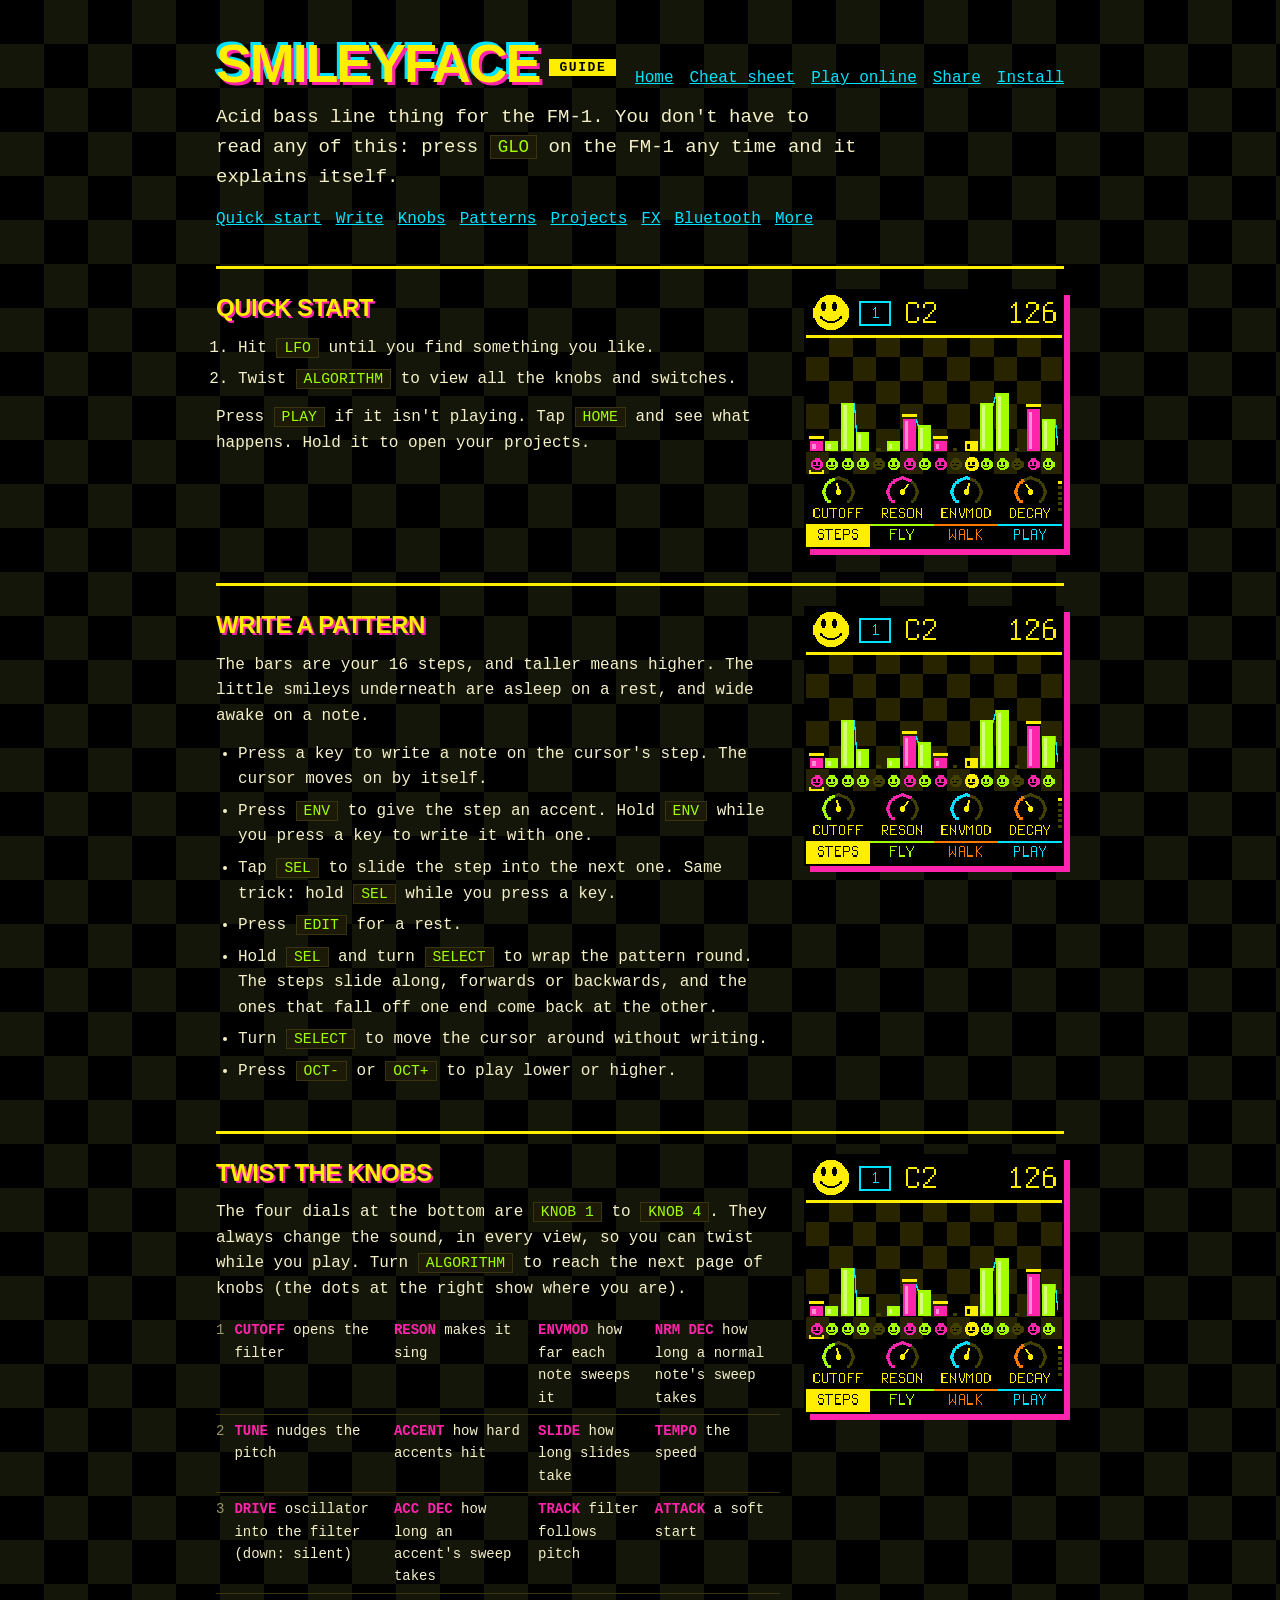
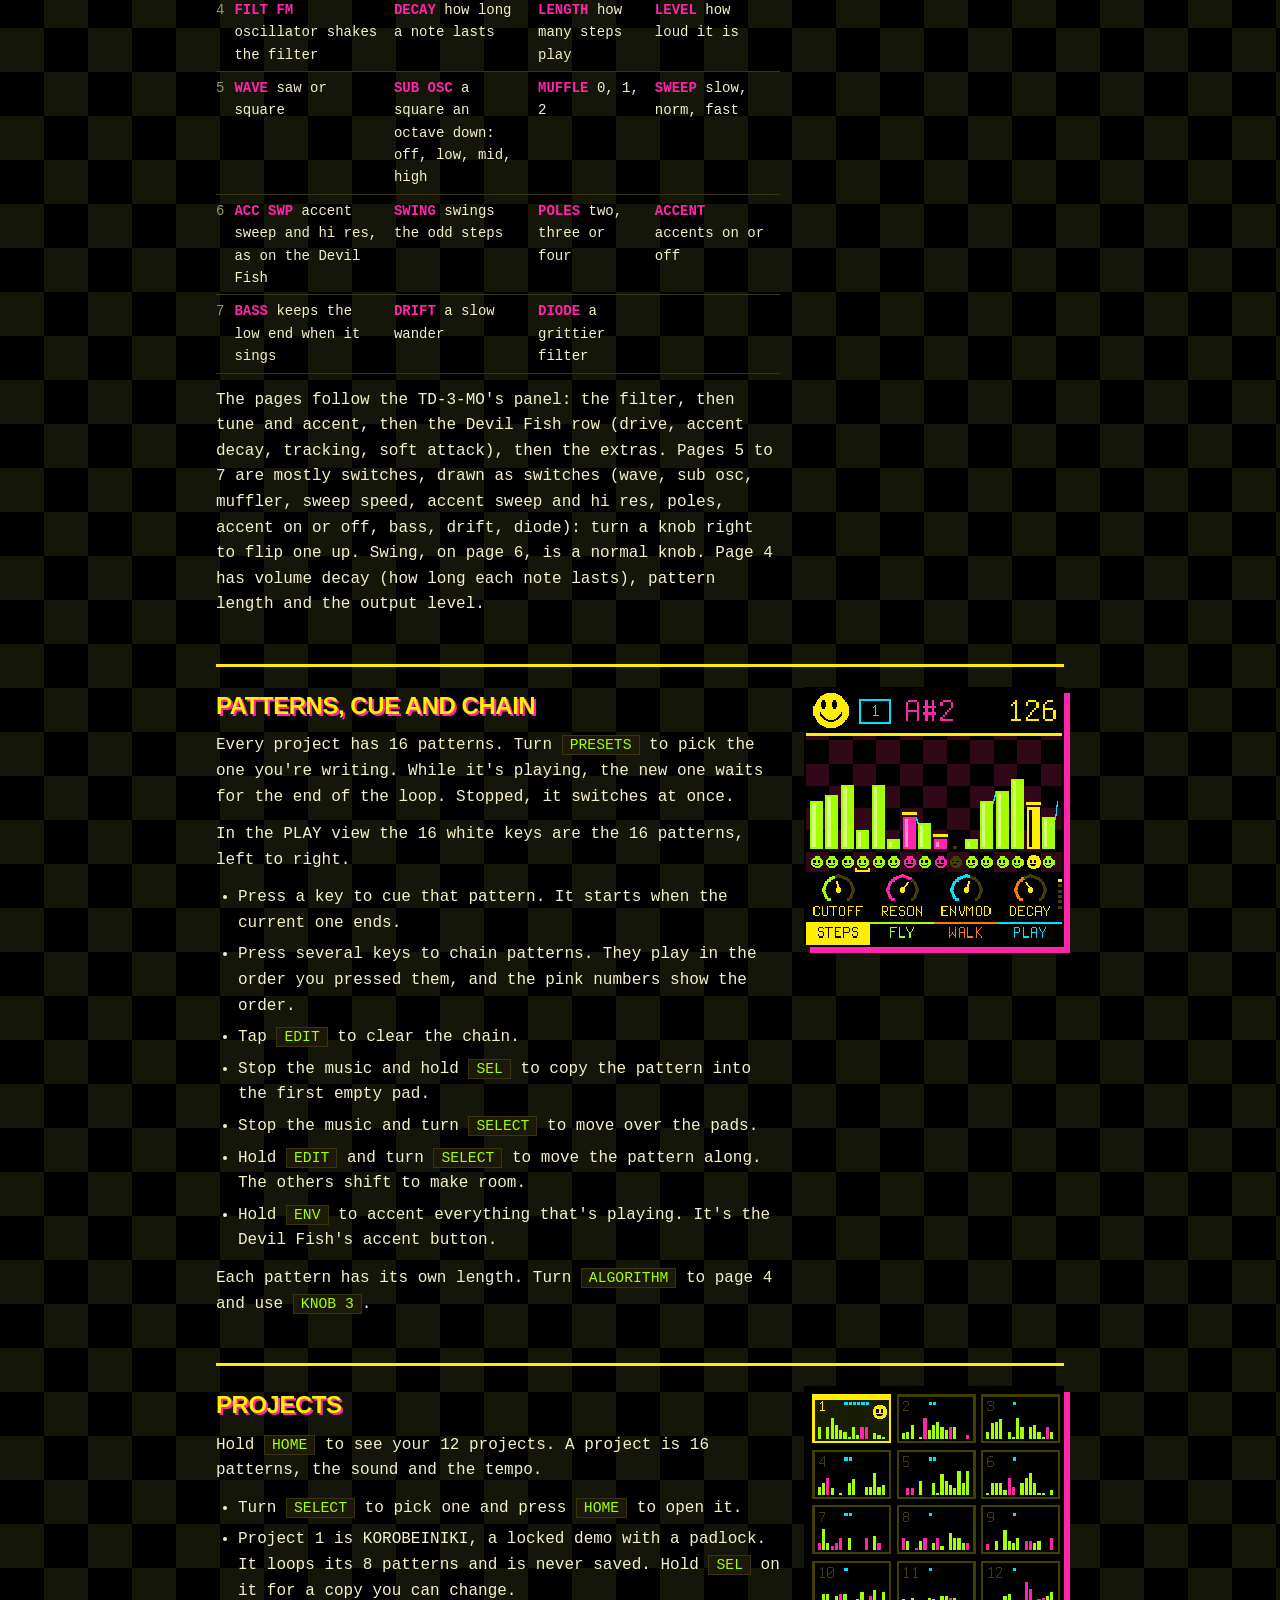
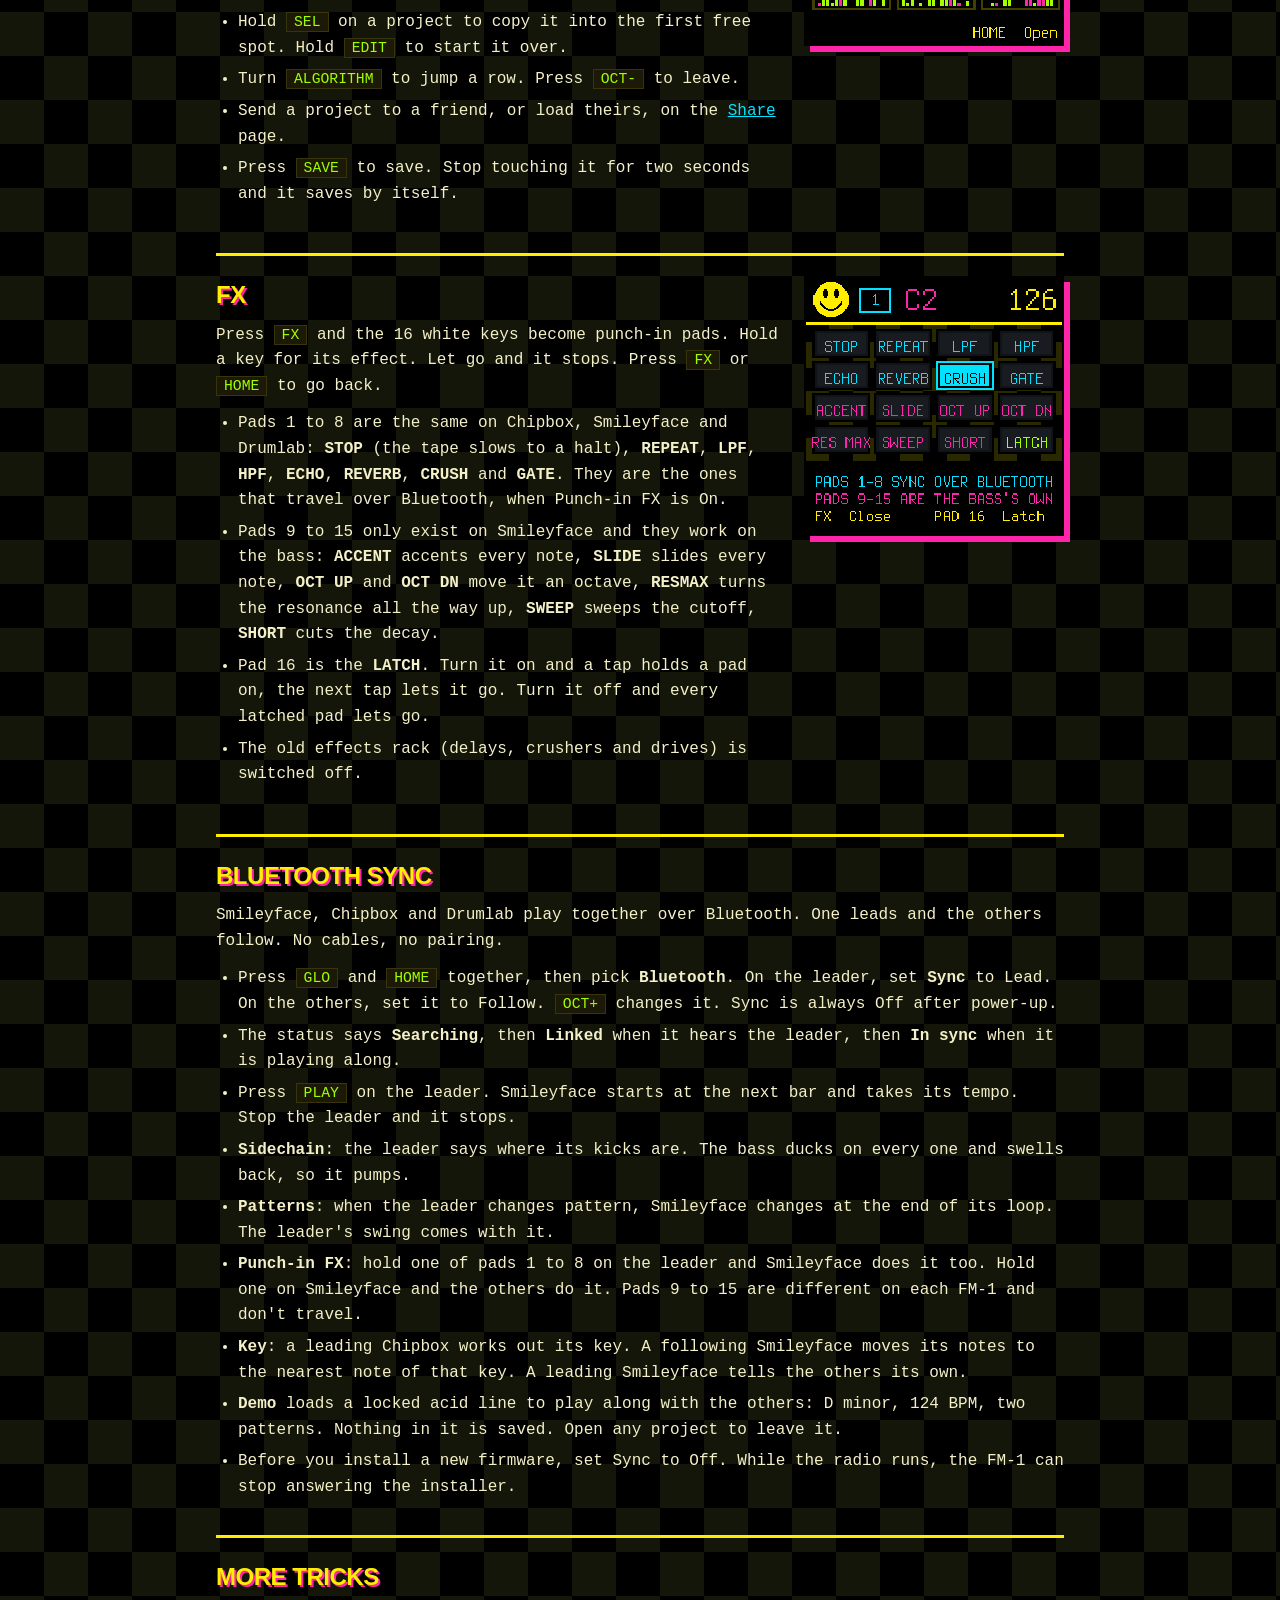
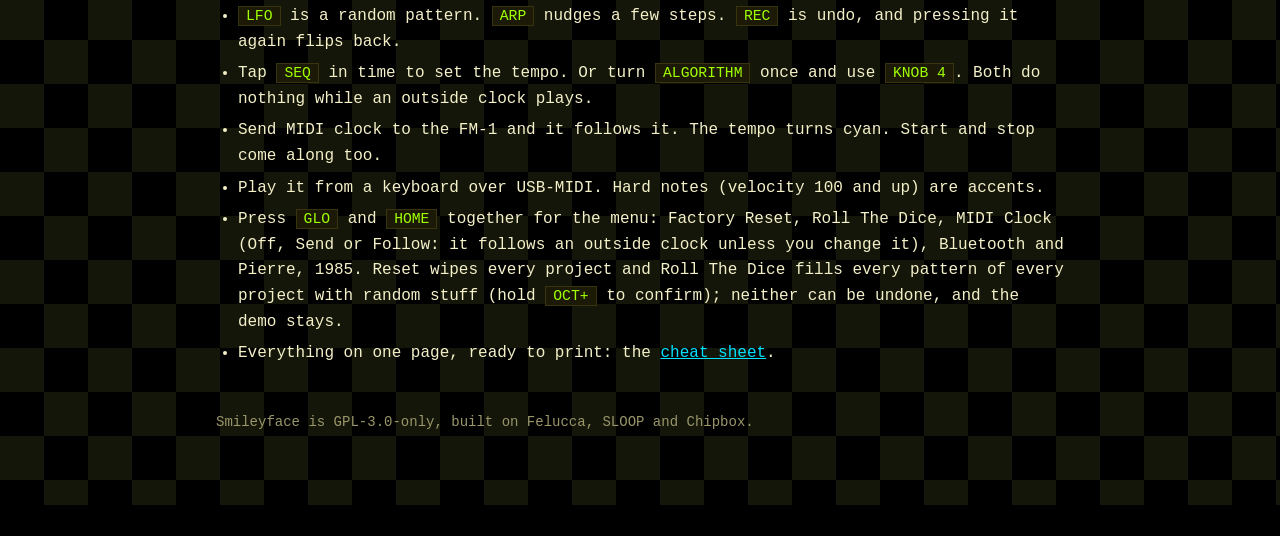
==== commit e1371b6c: "added ability to copy patterns" ====
--- a/site/guide/index.html
+++ b/site/guide/index.html
@@ -87,7 +87,10 @@
 <ul>
   <li>Press a key to cue that pattern. It starts when the current one ends.</li>
   <li>Press several keys to chain patterns. They play in the order you pressed them, and the pink numbers show the order.</li>
-  <li>Press <code>EDIT</code> to clear the chain.</li>
+  <li>Tap <code>EDIT</code> to clear the chain.</li>
+  <li>Stop the music and hold <code>SEL</code> to copy the pattern into the first empty pad.</li>
+  <li>Stop the music and turn <code>SELECT</code> to move over the pads.</li>
+  <li>Hold <code>EDIT</code> and turn <code>SELECT</code> to move the pattern along. The others shift to make room.</li>
   <li>Hold <code>ENV</code> to accent everything that's playing. It's the Devil Fish's accent button.</li>
 </ul>
 <p>Each pattern has its own length. Turn <code>ALGORITHM</code> to page 4 and use <code>KNOB 3</code>.</p></div>
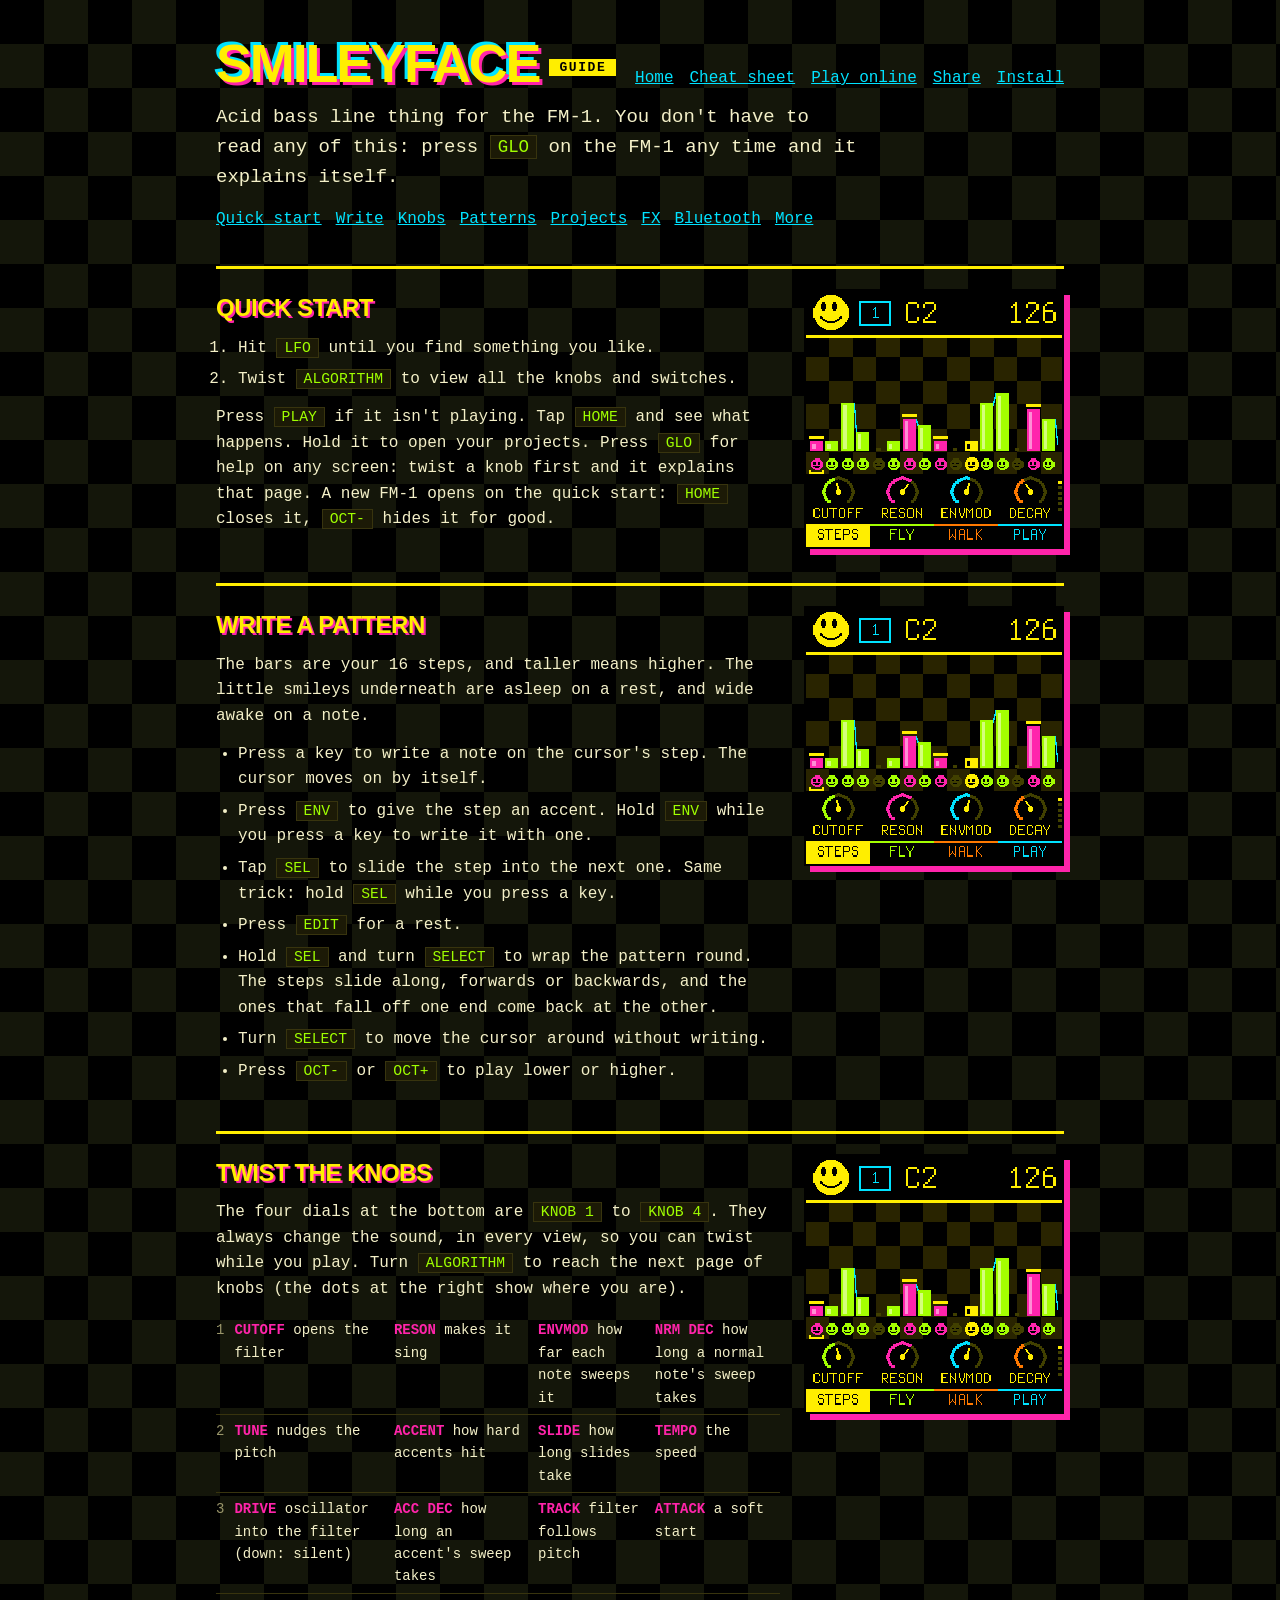
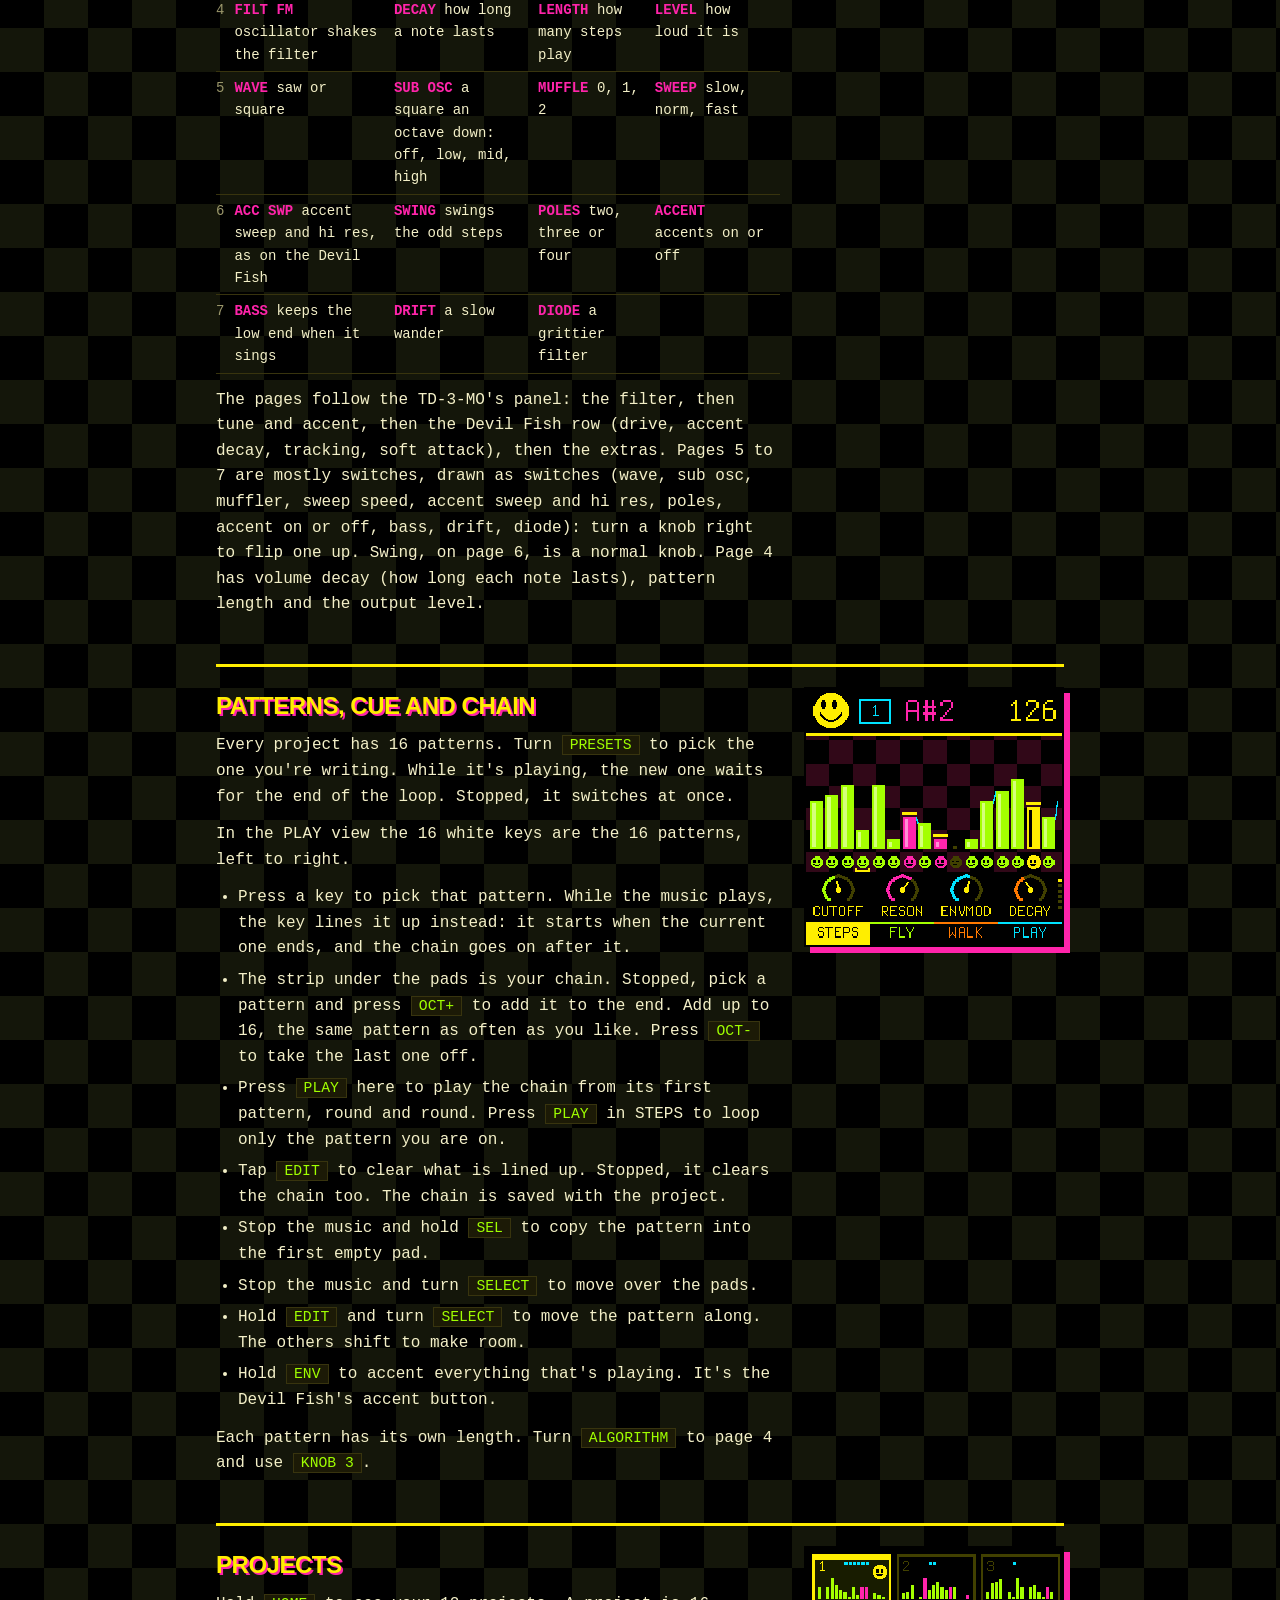
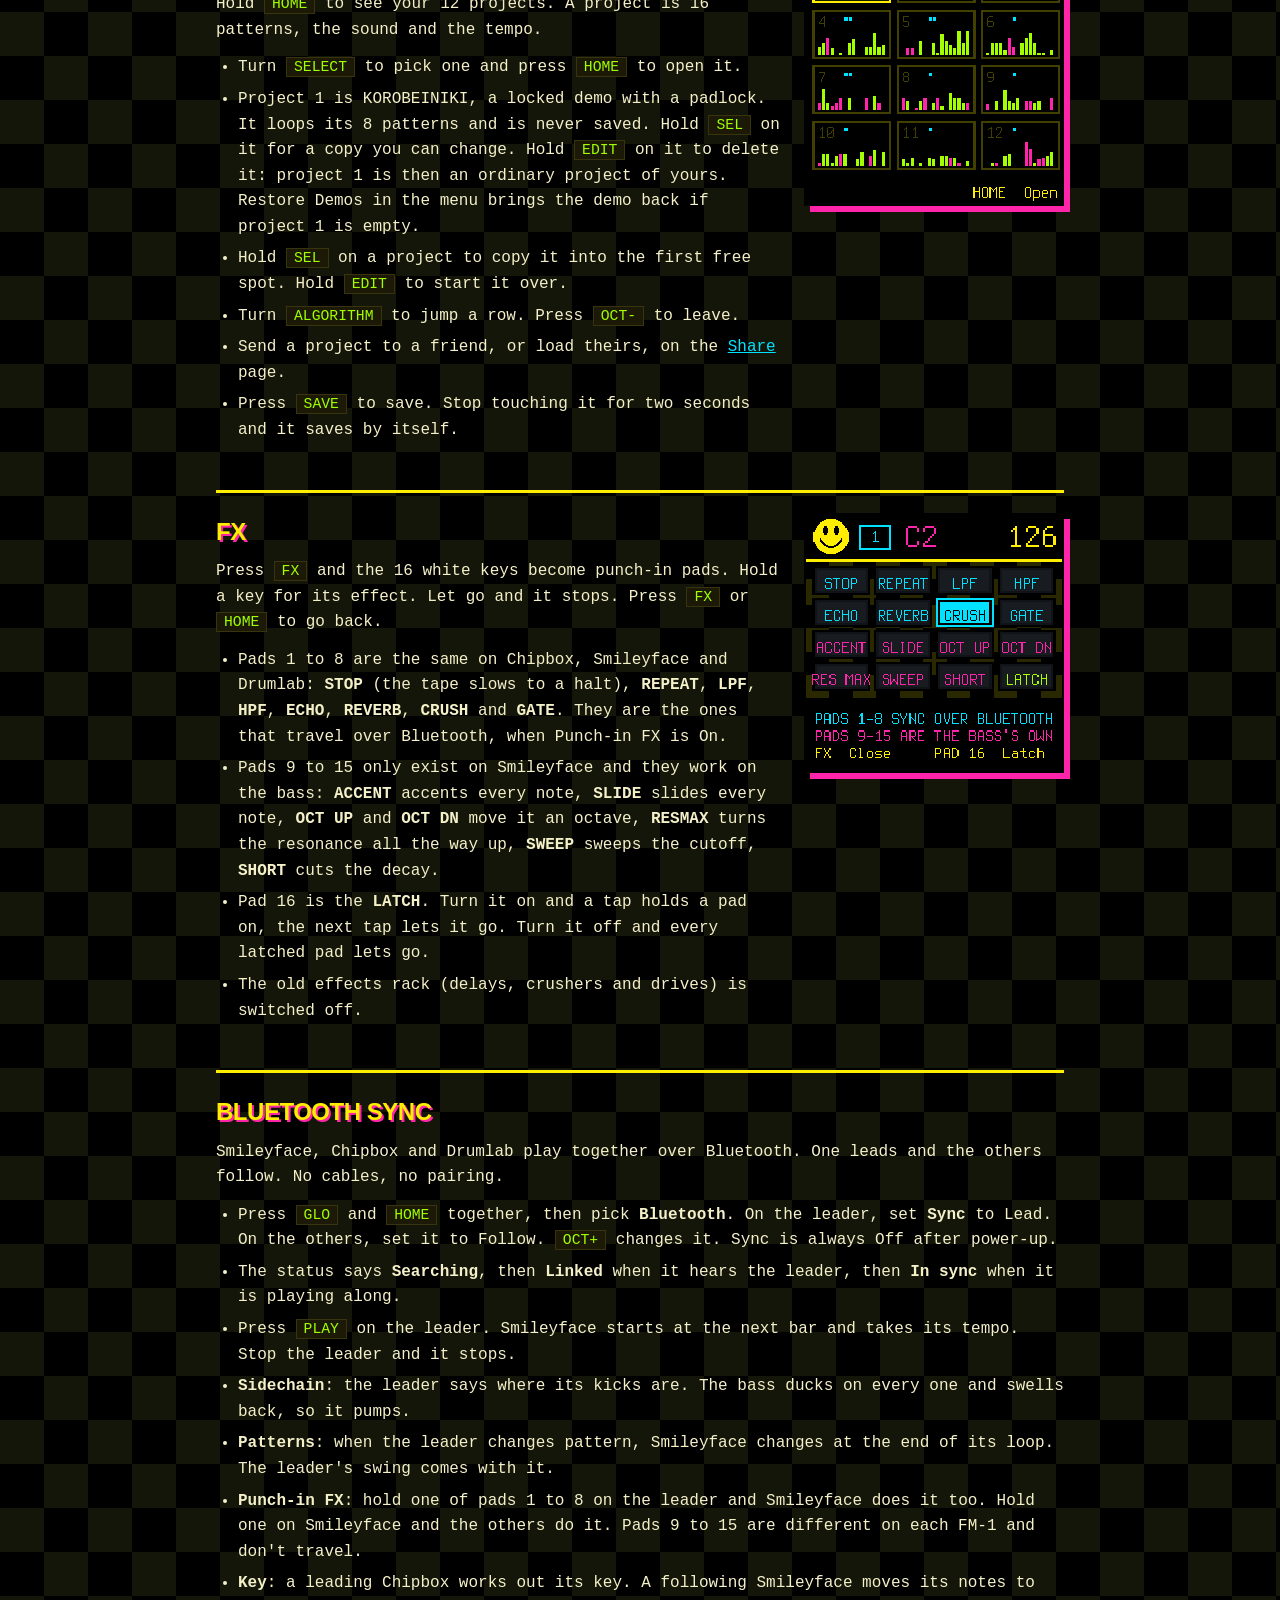
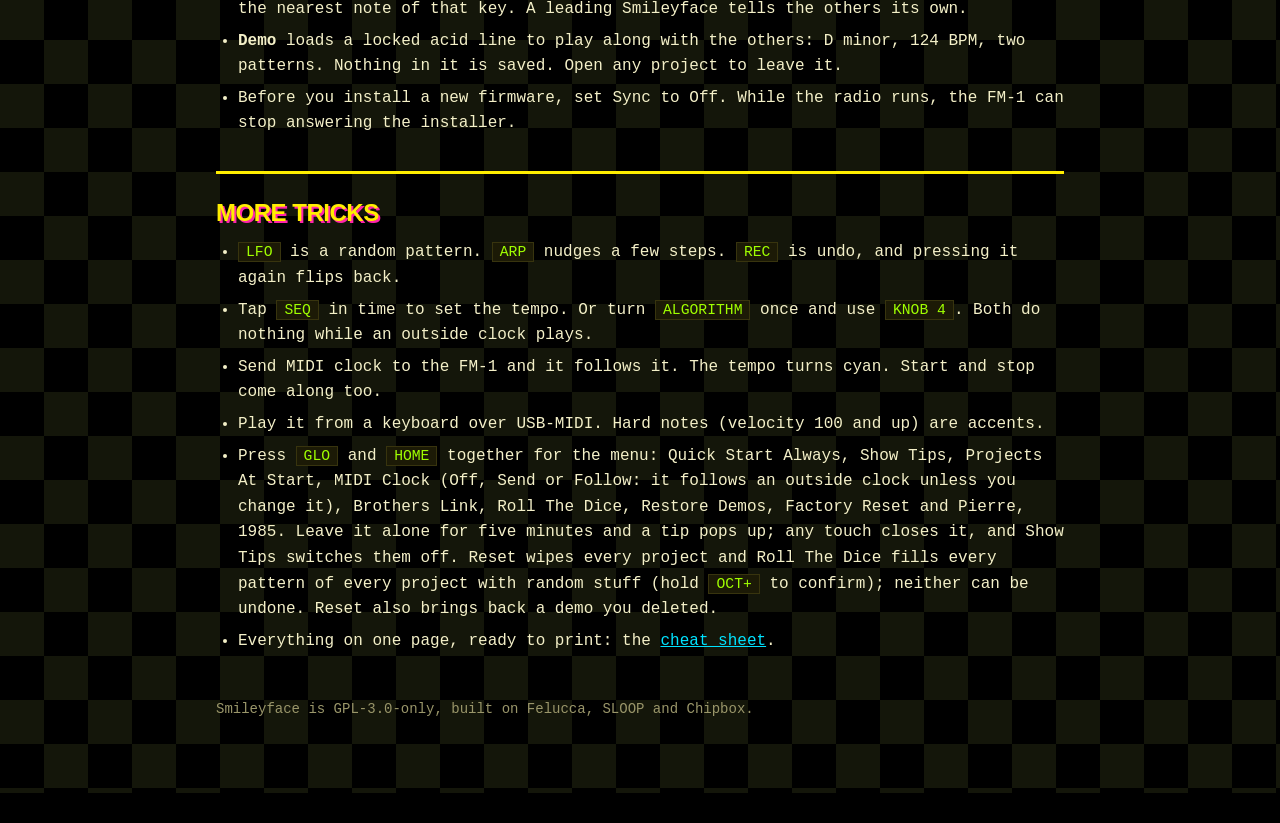
==== commit 2e6fe98a: "couple of changes with demos, and manuals" ====
--- a/site/guide/index.html
+++ b/site/guide/index.html
@@ -53,7 +53,7 @@
   <li>Hit <code>LFO</code> until you find something you like.</li>
   <li>Twist <code>ALGORITHM</code> to view all the knobs and switches.</li>
 </ol>
-<p>Press <code>PLAY</code> if it isn't playing. Tap <code>HOME</code> and see what happens. Hold it to open your projects.</p></div>
+<p>Press <code>PLAY</code> if it isn't playing. Tap <code>HOME</code> and see what happens. Hold it to open your projects. Press <code>GLO</code> for help on any screen: twist a knob first and it explains that page. A new FM-1 opens on the quick start: <code>HOME</code> closes it, <code>OCT-</code> hides it for good.</p></div>
     <img src="../img/steps.png" alt="The steps view">
   </div>
 </section>
@@ -85,9 +85,10 @@
     <div class="txt"><h2>Patterns, cue and chain</h2><p>Every project has 16 patterns. Turn <code>PRESETS</code> to pick the one you're writing. While it's playing, the new one waits for the end of the loop. Stopped, it switches at once.</p>
 <p>In the PLAY view the 16 white keys are the 16 patterns, left to right.</p>
 <ul>
-  <li>Press a key to cue that pattern. It starts when the current one ends.</li>
-  <li>Press several keys to chain patterns. They play in the order you pressed them, and the pink numbers show the order.</li>
-  <li>Tap <code>EDIT</code> to clear the chain.</li>
+  <li>Press a key to pick that pattern. While the music plays, the key lines it up instead: it starts when the current one ends, and the chain goes on after it.</li>
+  <li>The strip under the pads is your chain. Stopped, pick a pattern and press <code>OCT+</code> to add it to the end. Add up to 16, the same pattern as often as you like. Press <code>OCT-</code> to take the last one off.</li>
+  <li>Press <code>PLAY</code> here to play the chain from its first pattern, round and round. Press <code>PLAY</code> in STEPS to loop only the pattern you are on.</li>
+  <li>Tap <code>EDIT</code> to clear what is lined up. Stopped, it clears the chain too. The chain is saved with the project.</li>
   <li>Stop the music and hold <code>SEL</code> to copy the pattern into the first empty pad.</li>
   <li>Stop the music and turn <code>SELECT</code> to move over the pads.</li>
   <li>Hold <code>EDIT</code> and turn <code>SELECT</code> to move the pattern along. The others shift to make room.</li>
@@ -102,7 +103,7 @@
     <div class="txt"><h2>Projects</h2><p>Hold <code>HOME</code> to see your 12 projects. A project is 16 patterns, the sound and the tempo.</p>
 <ul>
   <li>Turn <code>SELECT</code> to pick one and press <code>HOME</code> to open it.</li>
-  <li>Project 1 is KOROBEINIKI, a locked demo with a padlock. It loops its 8 patterns and is never saved. Hold <code>SEL</code> on it for a copy you can change.</li>
+  <li>Project 1 is KOROBEINIKI, a locked demo with a padlock. It loops its 8 patterns and is never saved. Hold <code>SEL</code> on it for a copy you can change. Hold <code>EDIT</code> on it to delete it: project 1 is then an ordinary project of yours. Restore Demos in the menu brings the demo back if project 1 is empty.</li>
   <li>Hold <code>SEL</code> on a project to copy it into the first free spot. Hold <code>EDIT</code> to start it over.</li>
   <li>Turn <code>ALGORITHM</code> to jump a row. Press <code>OCT-</code> to leave.</li>
   <li>Send a project to a friend, or load theirs, on the <a href="../share/">Share</a> page.</li>
@@ -146,7 +147,7 @@
     <li>Tap <code>SEQ</code> in time to set the tempo. Or turn <code>ALGORITHM</code> once and use <code>KNOB 4</code>. Both do nothing while an outside clock plays.</li>
     <li>Send MIDI clock to the FM-1 and it follows it. The tempo turns cyan. Start and stop come along too.</li>
     <li>Play it from a keyboard over USB-MIDI. Hard notes (velocity 100 and up) are accents.</li>
-    <li>Press <code>GLO</code> and <code>HOME</code> together for the menu: Factory Reset, Roll The Dice, MIDI Clock (Off, Send or Follow: it follows an outside clock unless you change it), Bluetooth and Pierre, 1985. Reset wipes every project and Roll The Dice fills every pattern of every project with random stuff (hold <code>OCT+</code> to confirm); neither can be undone, and the demo stays.</li>
+    <li>Press <code>GLO</code> and <code>HOME</code> together for the menu: Quick Start Always, Show Tips, Projects At Start, MIDI Clock (Off, Send or Follow: it follows an outside clock unless you change it), Brothers Link, Roll The Dice, Restore Demos, Factory Reset and Pierre, 1985. Leave it alone for five minutes and a tip pops up; any touch closes it, and Show Tips switches them off. Reset wipes every project and Roll The Dice fills every pattern of every project with random stuff (hold <code>OCT+</code> to confirm); neither can be undone. Reset also brings back a demo you deleted.</li>
     <li>Everything on one page, ready to print: the <a href="../cheatsheet/">cheat sheet</a>.</li>
   </ul>
 </section>
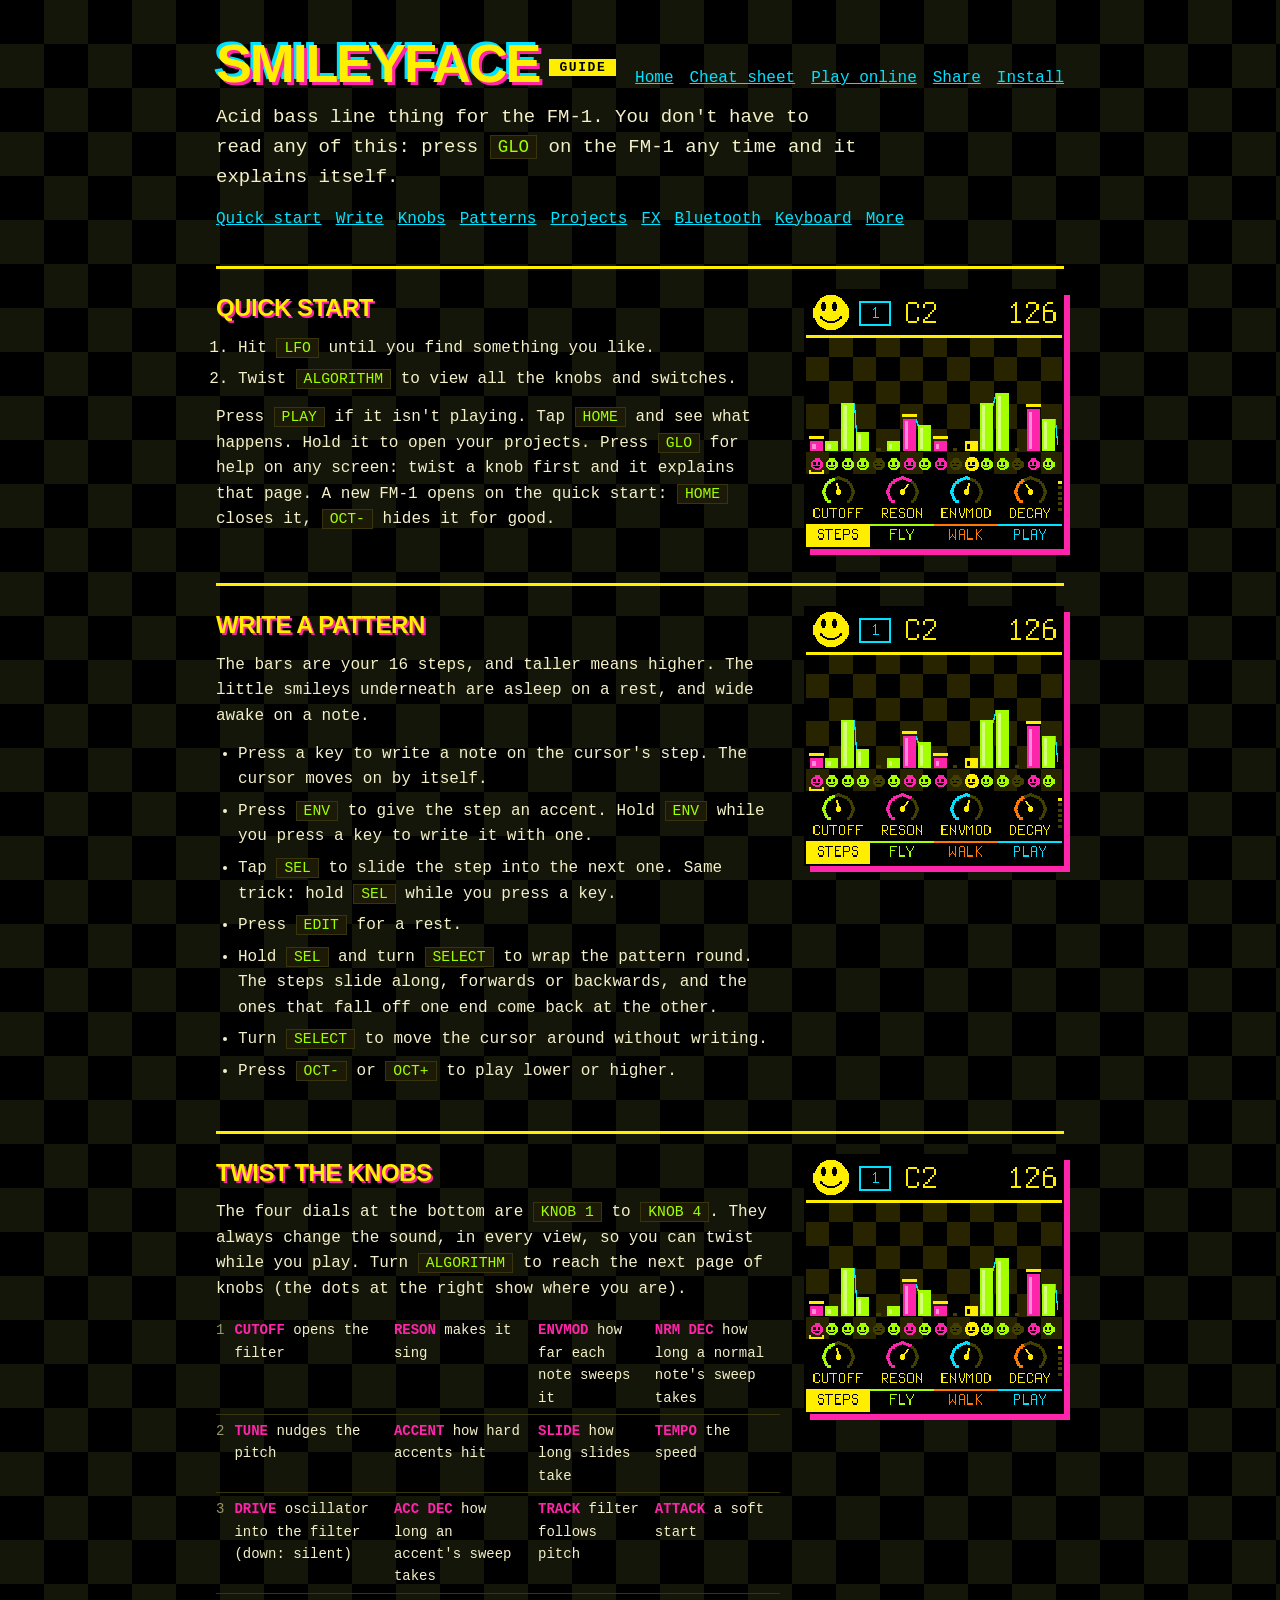
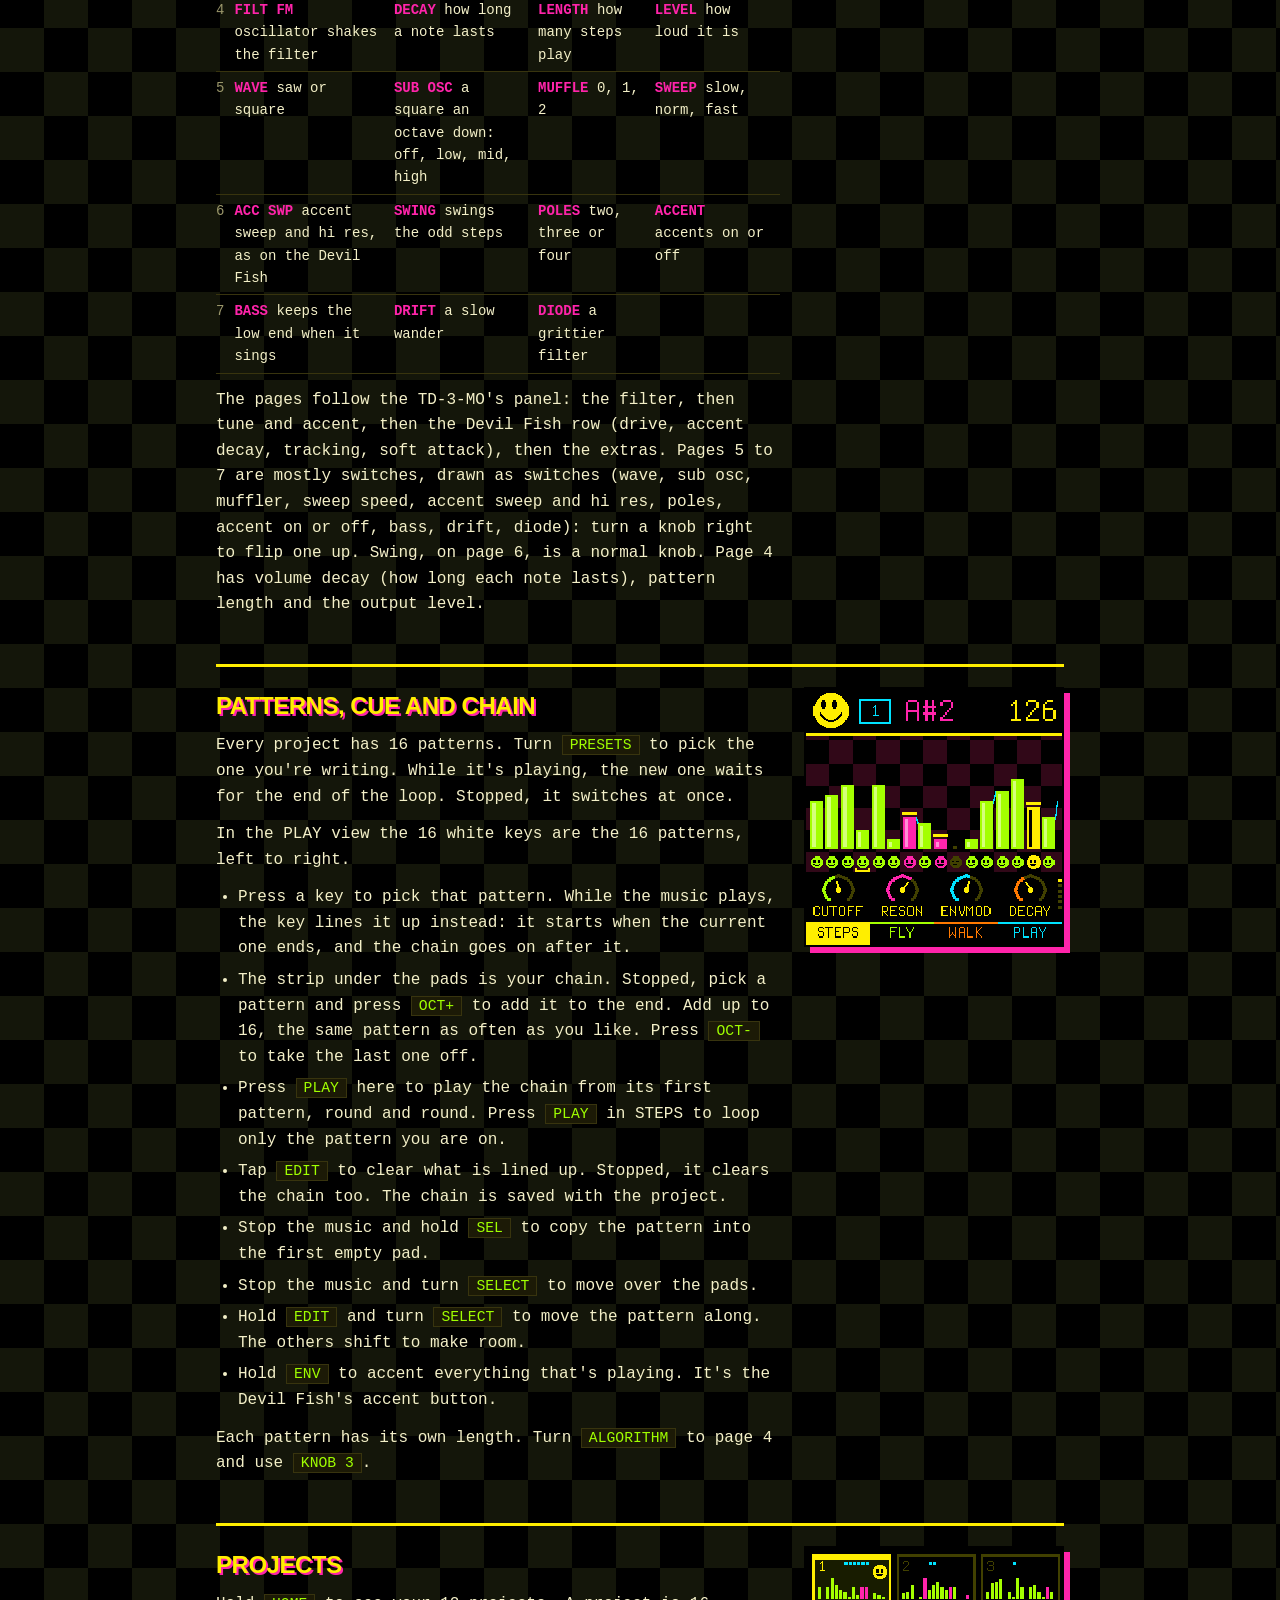
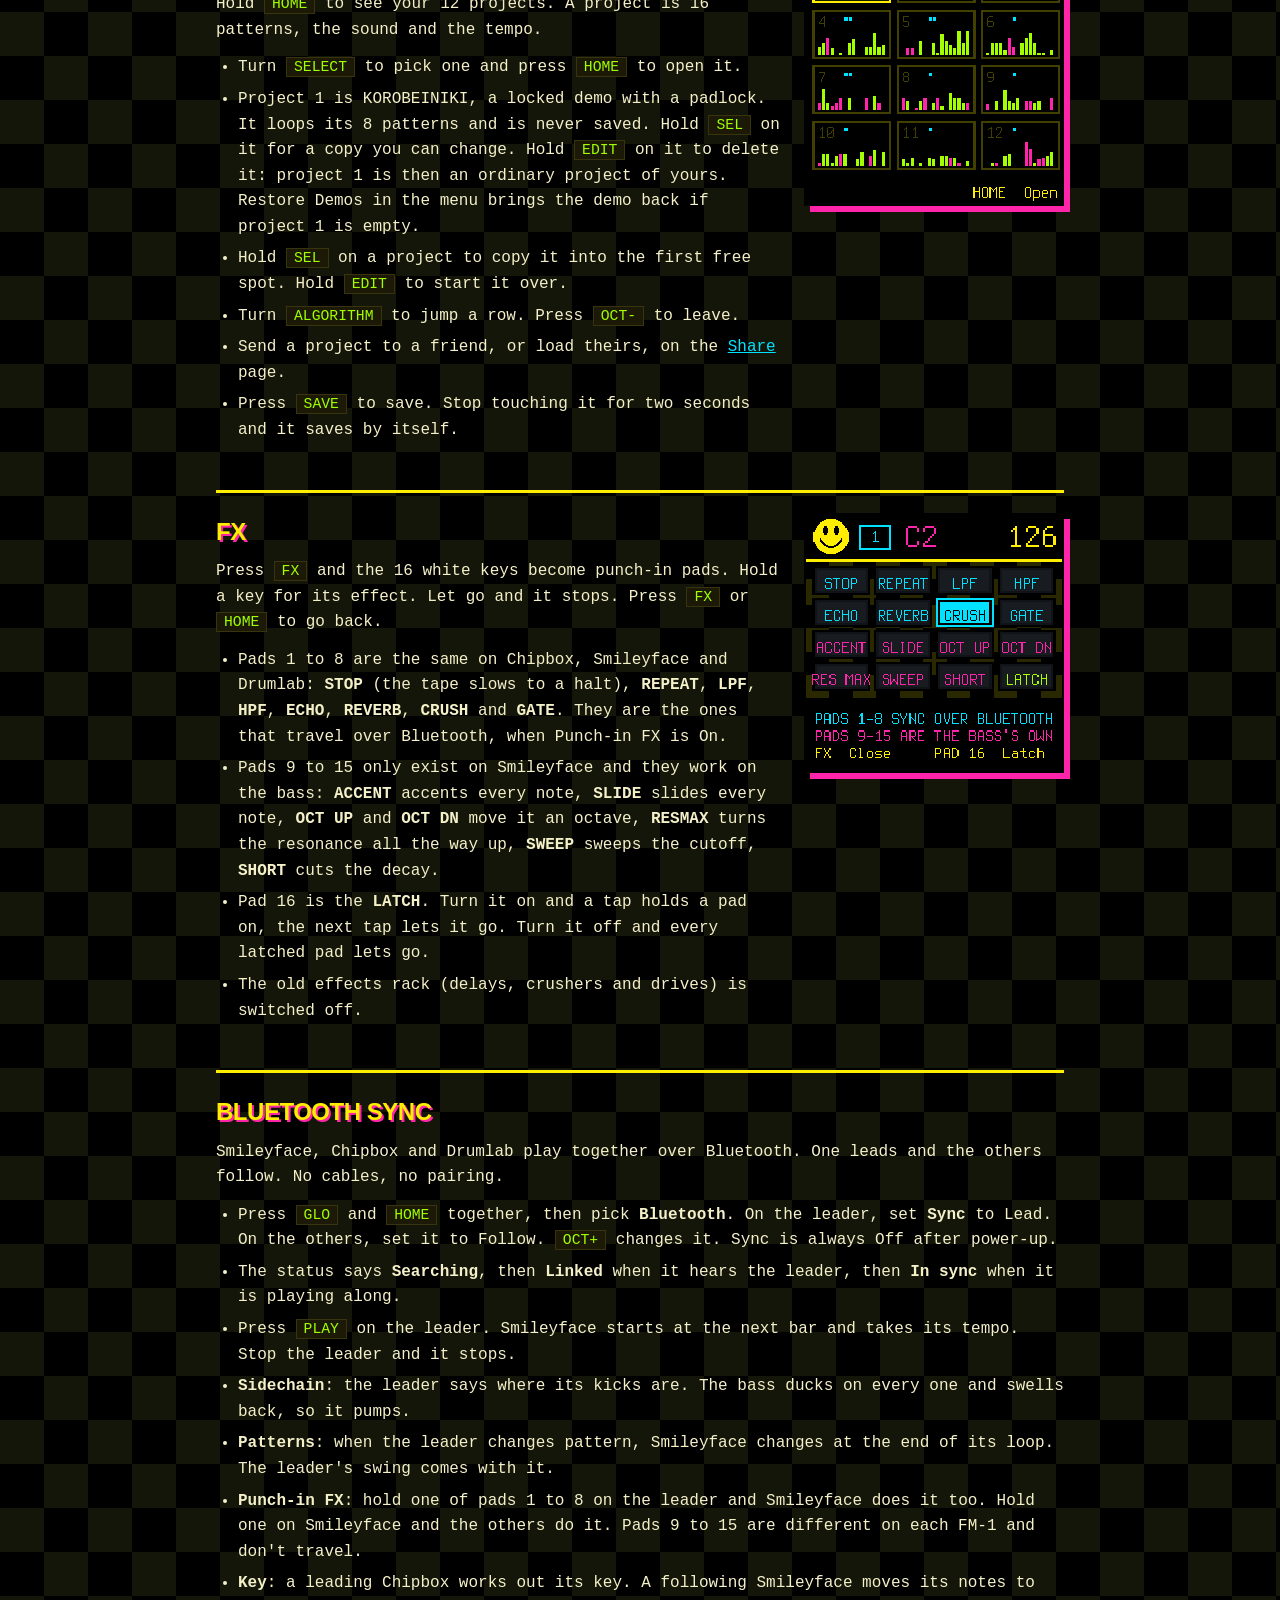
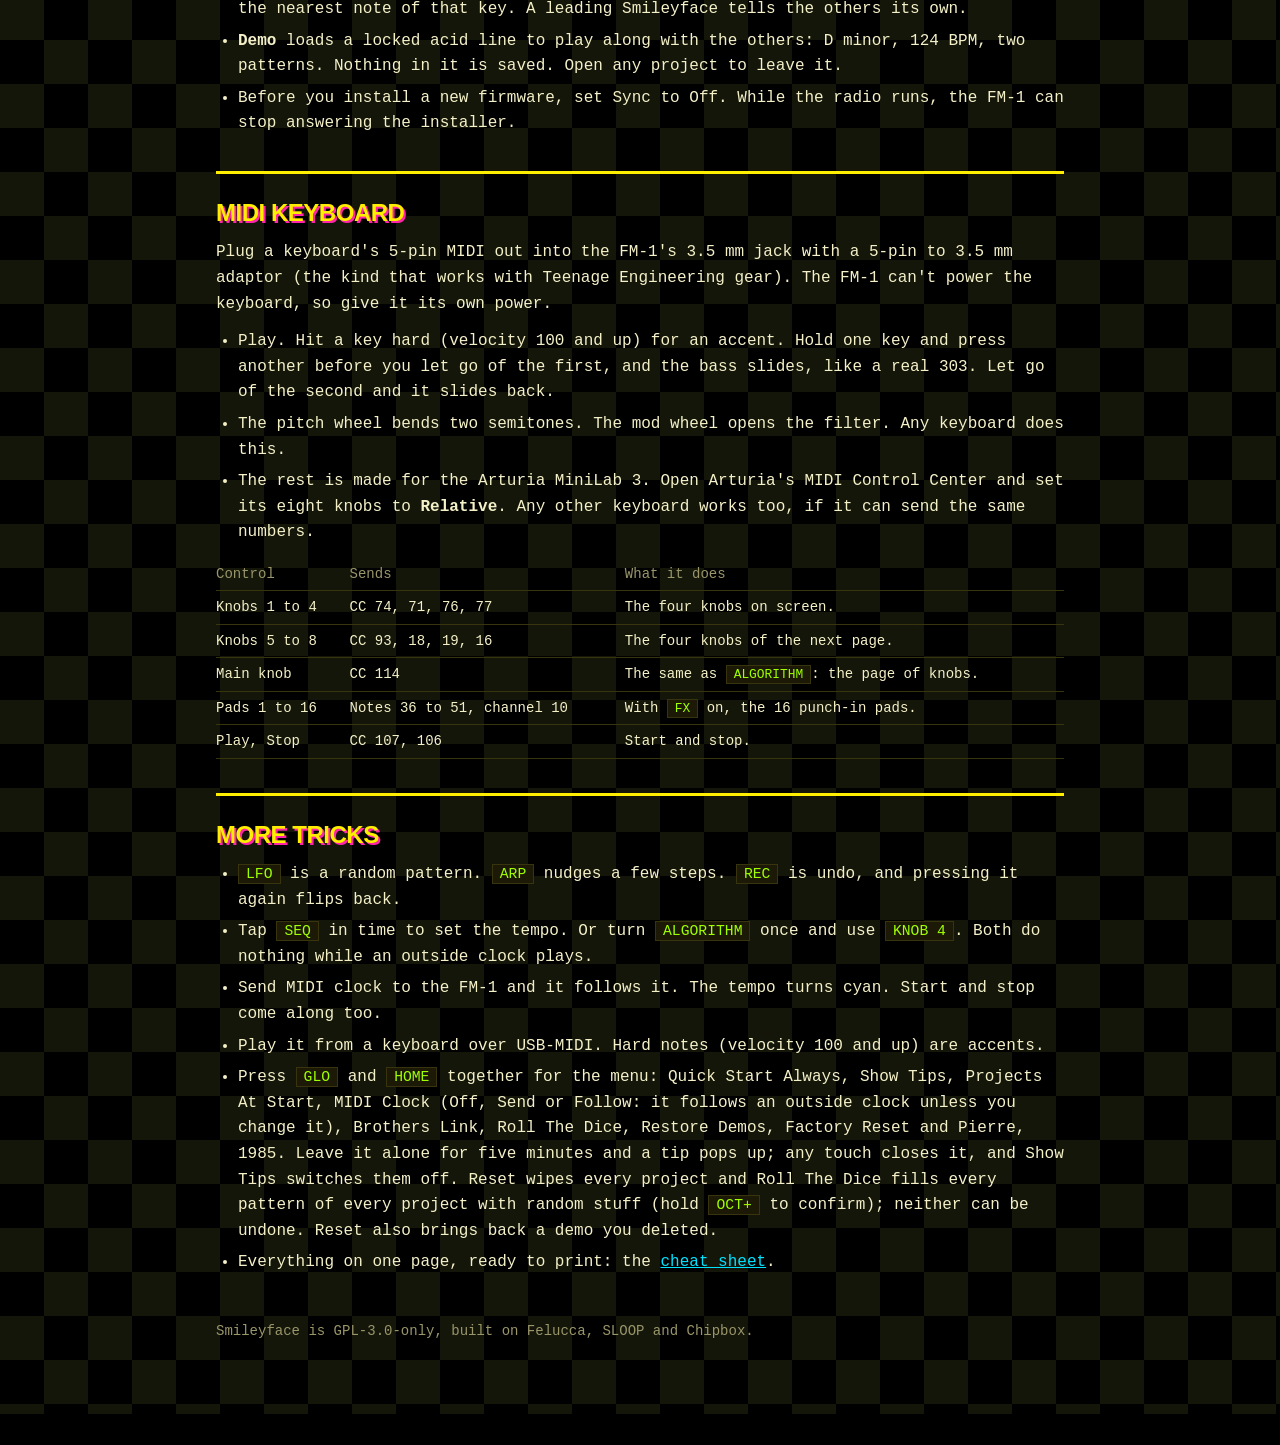
==== commit 9eede8e2: "oh okay updated again. forgot to mention the fancy stuff" ====
--- a/site/guide/index.html
+++ b/site/guide/index.html
@@ -45,7 +45,7 @@
     <nav><a href="../">Home</a><a href="../cheatsheet/">Cheat sheet</a><a href="../play/">Play online</a><a href="../share/">Share</a><a href="../install.html">Install</a></nav>
   </header>
   <p class="lead">Acid bass line thing for the FM-1. You don't have to read any of this: press <code>GLO</code> on the FM-1 any time and it explains itself.</p>
-  <div class="toc"><a href="#start">Quick start</a><a href="#steps">Write</a><a href="#sound">Knobs</a><a href="#play">Patterns</a><a href="#projects">Projects</a><a href="#fx">FX</a><a href="#bluetooth">Bluetooth</a><a href="#more">More</a></div>
+  <div class="toc"><a href="#start">Quick start</a><a href="#steps">Write</a><a href="#sound">Knobs</a><a href="#play">Patterns</a><a href="#projects">Projects</a><a href="#fx">FX</a><a href="#bluetooth">Bluetooth</a><a href="#keyboard">Keyboard</a><a href="#more">More</a></div>
 
 <section id="start">
   <div class="row">
@@ -140,6 +140,24 @@
   </ul>
 </section>
 
+<section id="keyboard">
+  <h2>MIDI keyboard</h2>
+  <p class="plain">Plug a keyboard's 5-pin MIDI out into the FM-1's 3.5 mm jack with a 5-pin to 3.5 mm adaptor (the kind that works with Teenage Engineering gear). The FM-1 can't power the keyboard, so give it its own power.</p>
+  <ul>
+    <li>Play. Hit a key hard (velocity 100 and up) for an accent. Hold one key and press another before you let go of the first, and the bass slides, like a real 303. Let go of the second and it slides back.</li>
+    <li>The pitch wheel bends two semitones. The mod wheel opens the filter. Any keyboard does this.</li>
+    <li>The rest is made for the Arturia MiniLab 3. Open Arturia's MIDI Control Center and set its eight knobs to <b>Relative</b>. Any other keyboard works too, if it can send the same numbers.</li>
+  </ul>
+  <table>
+    <tr><th>Control</th><th>Sends</th><th>What it does</th></tr>
+    <tr><td>Knobs 1 to 4</td><td>CC 74, 71, 76, 77</td><td>The four knobs on screen.</td></tr>
+    <tr><td>Knobs 5 to 8</td><td>CC 93, 18, 19, 16</td><td>The four knobs of the next page.</td></tr>
+    <tr><td>Main knob</td><td>CC 114</td><td>The same as <code>ALGORITHM</code>: the page of knobs.</td></tr>
+    <tr><td>Pads 1 to 16</td><td>Notes 36 to 51, channel 10</td><td>With <code>FX</code> on, the 16 punch-in pads.</td></tr>
+    <tr><td>Play, Stop</td><td>CC 107, 106</td><td>Start and stop.</td></tr>
+  </table>
+</section>
+
 <section id="more">
   <h2>More tricks</h2>
   <ul>
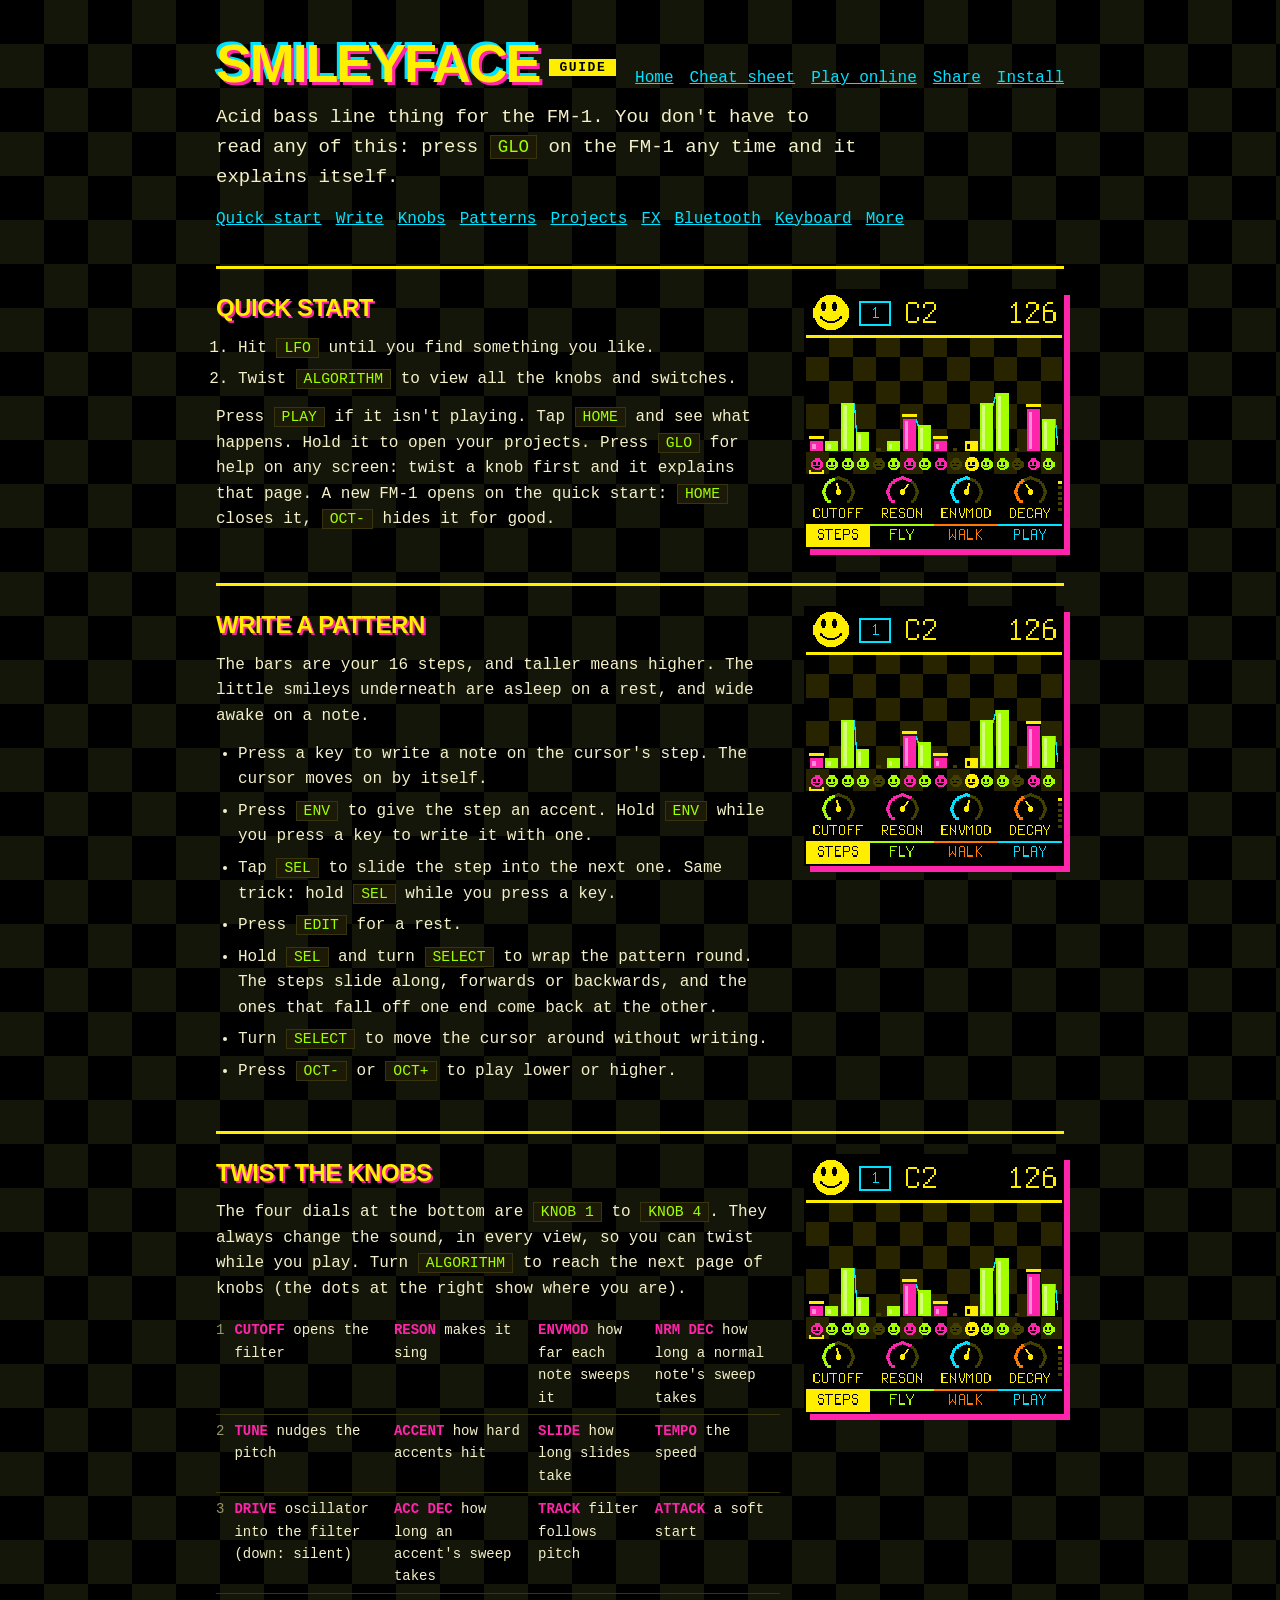
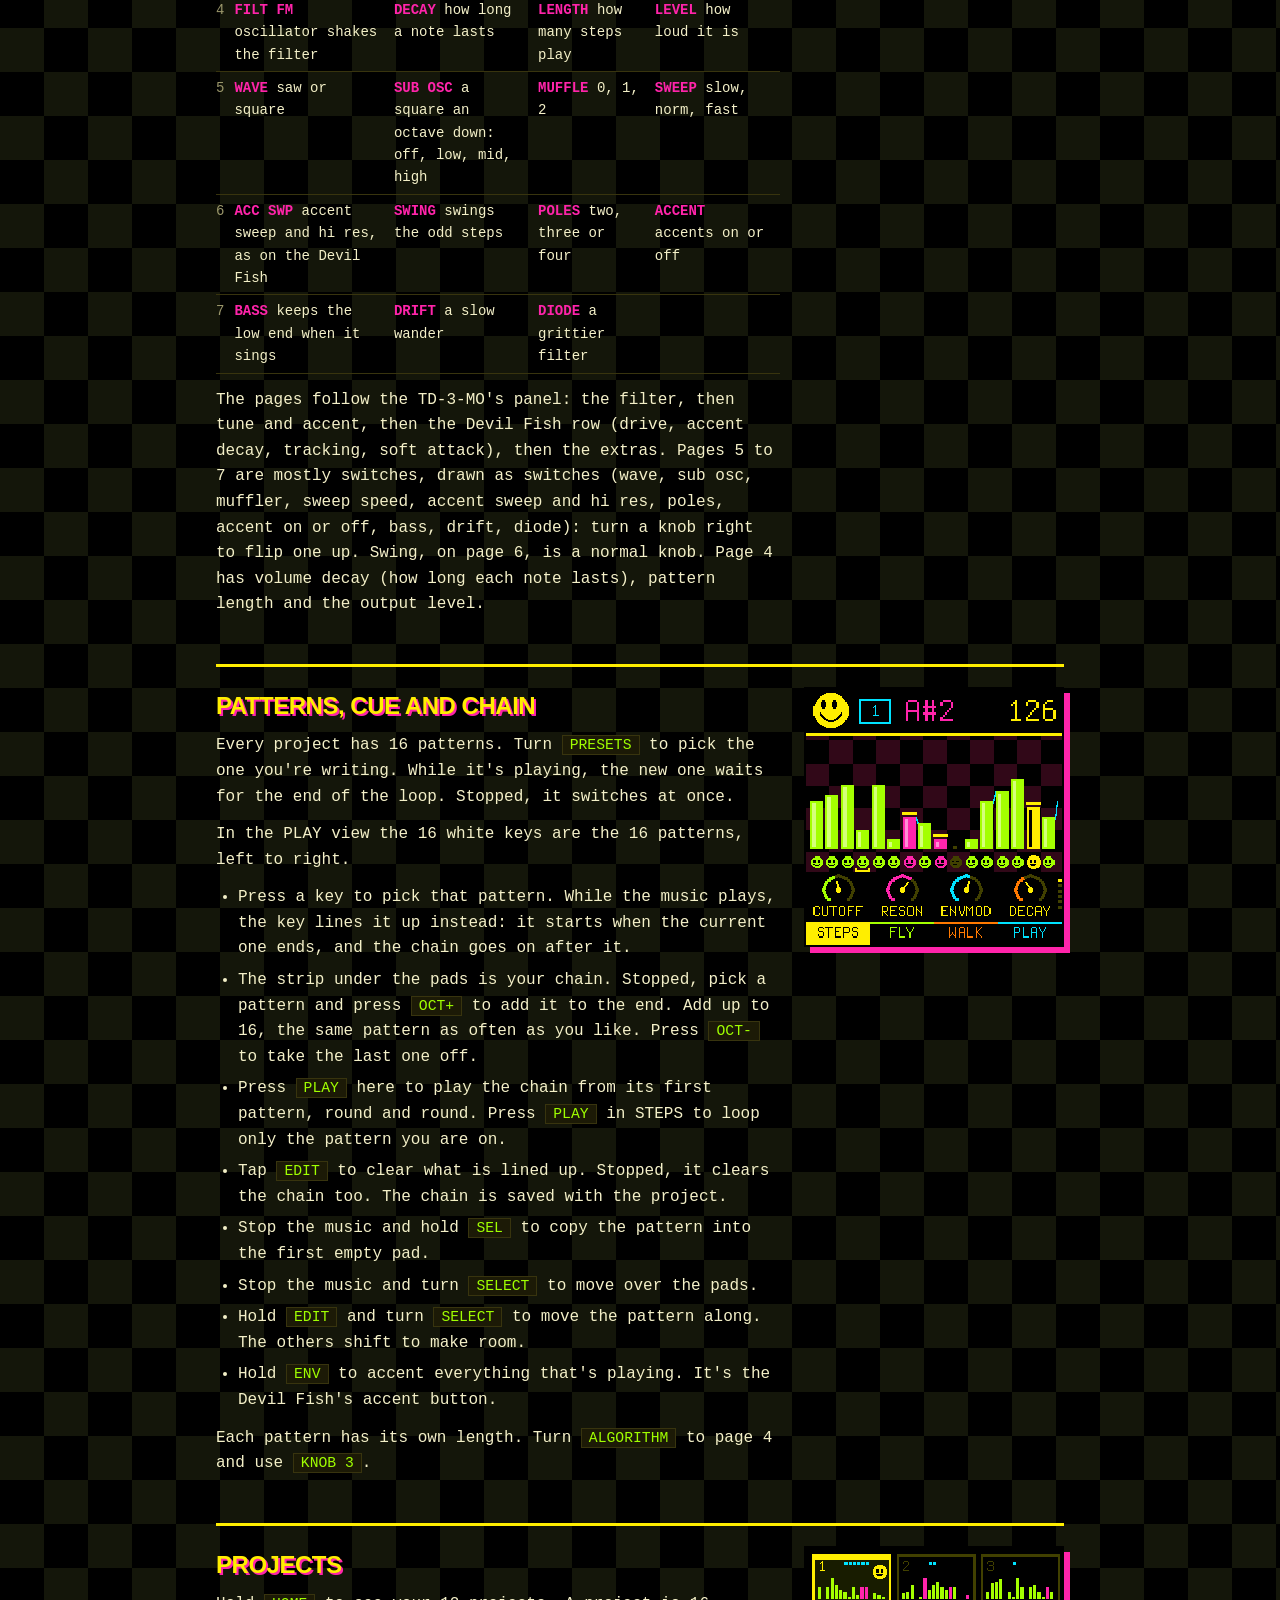
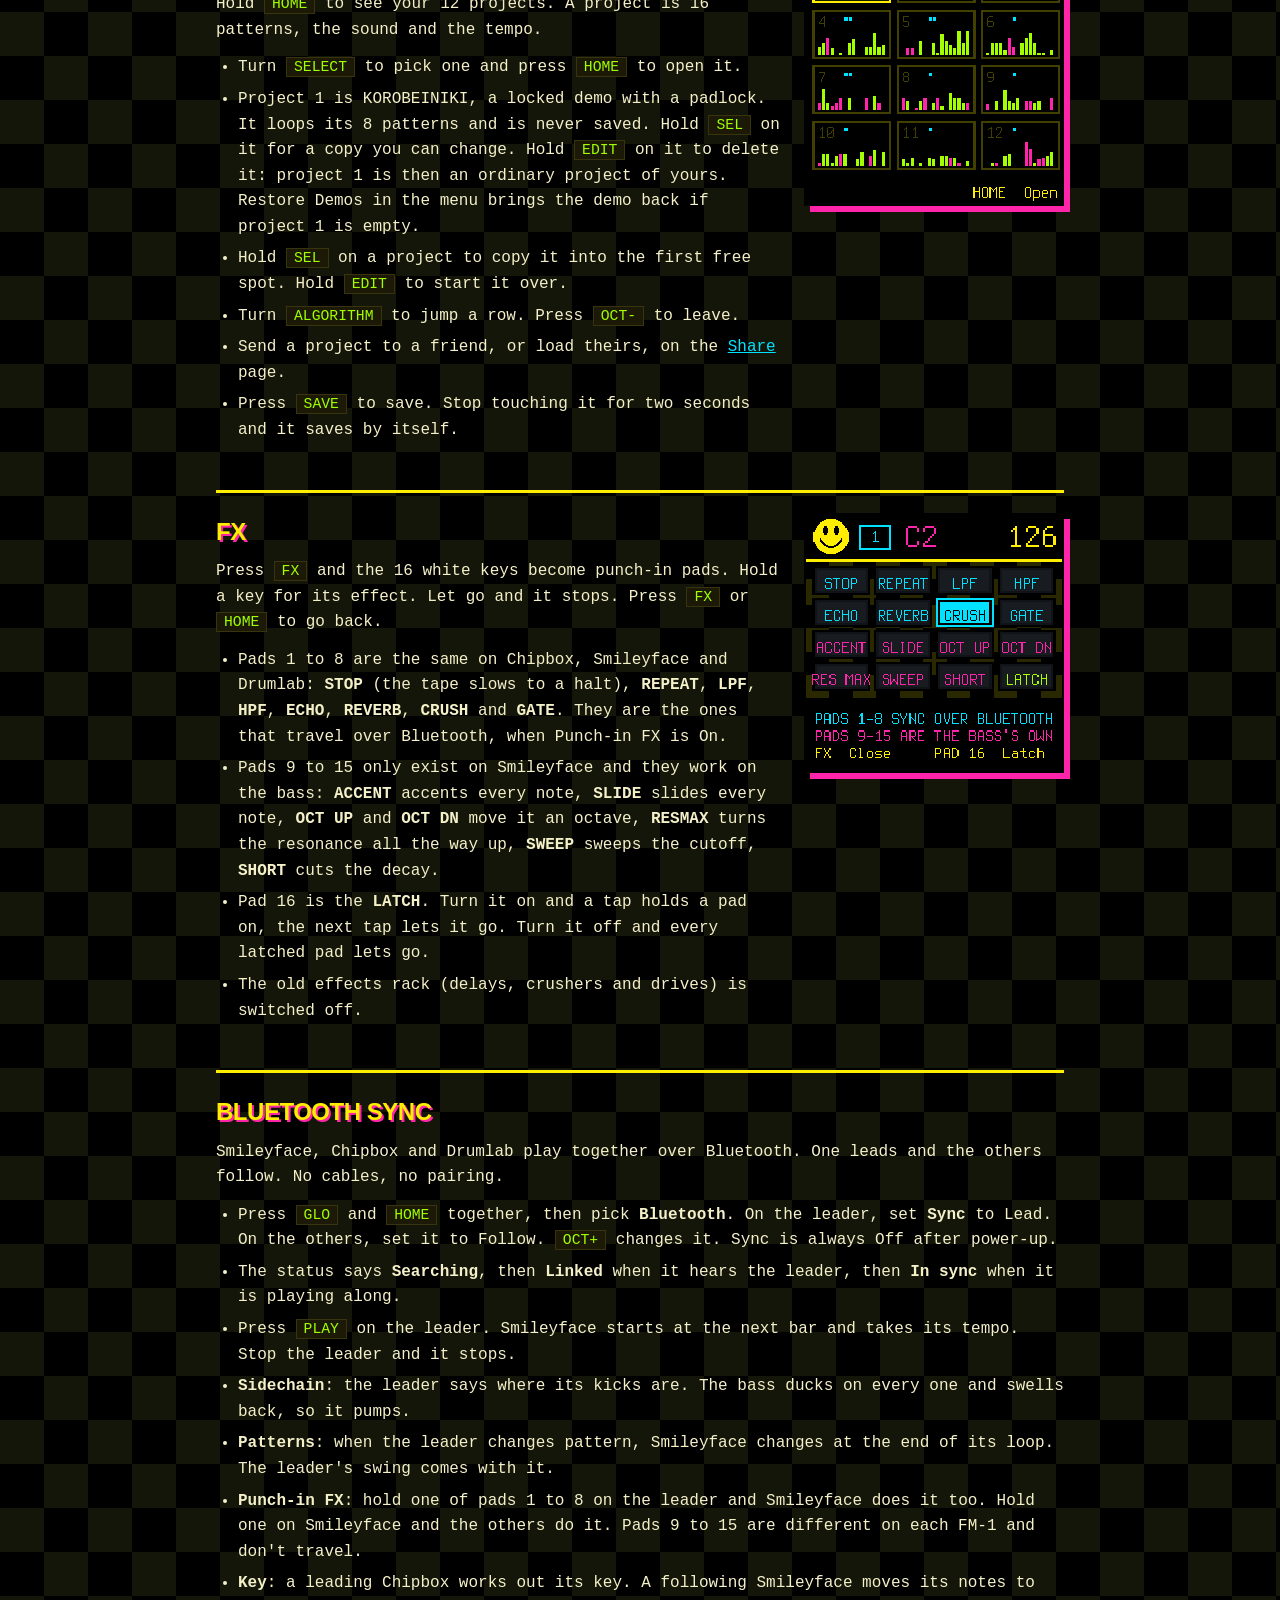
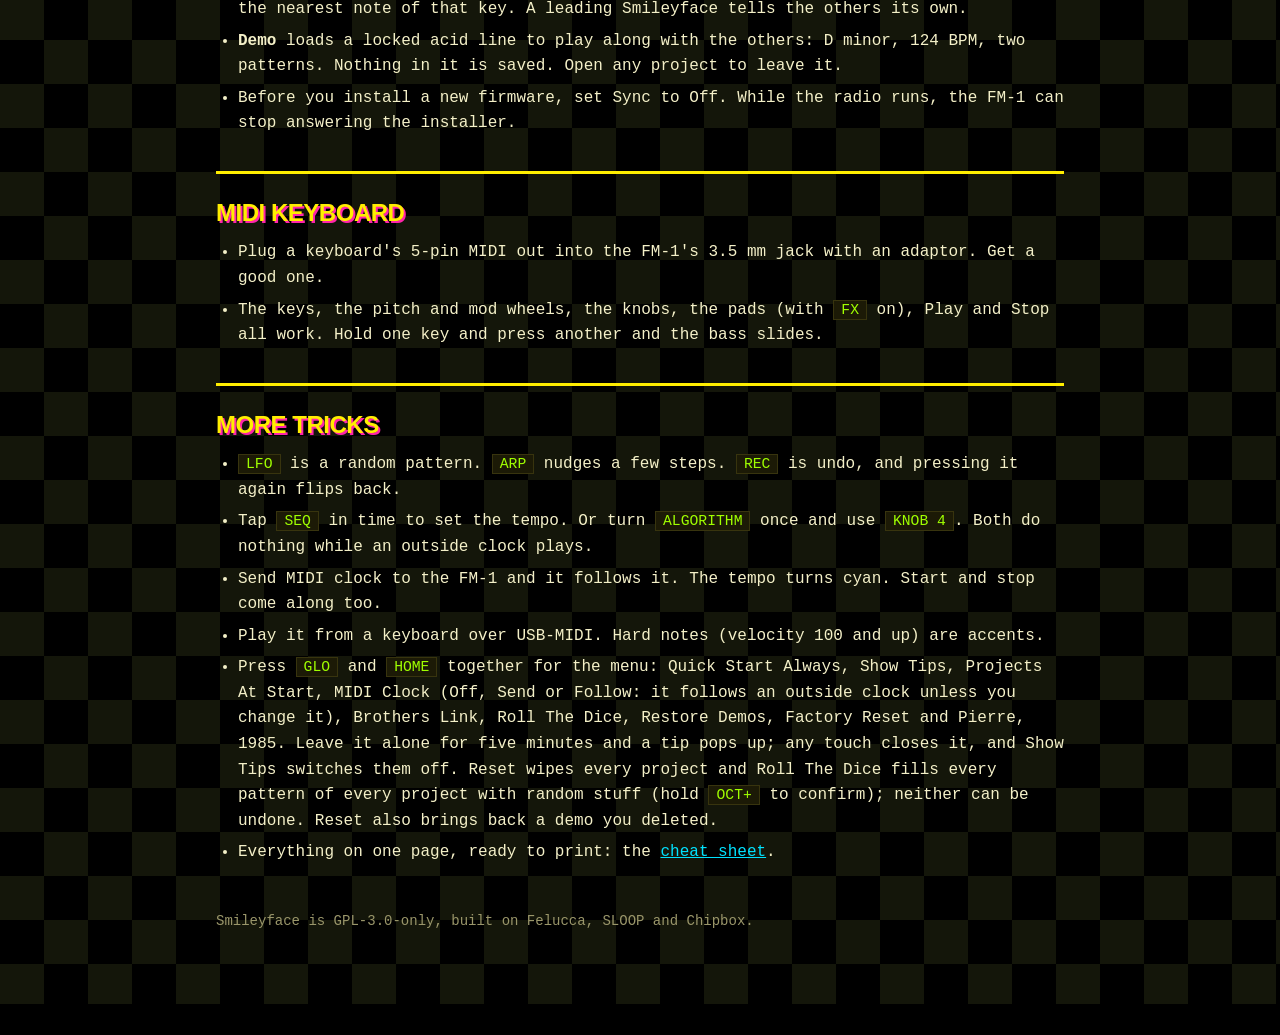
==== commit 5fe222a0: "yap" ====
--- a/site/guide/index.html
+++ b/site/guide/index.html
@@ -142,20 +142,10 @@
 
 <section id="keyboard">
   <h2>MIDI keyboard</h2>
-  <p class="plain">Plug a keyboard's 5-pin MIDI out into the FM-1's 3.5 mm jack with a 5-pin to 3.5 mm adaptor (the kind that works with Teenage Engineering gear). The FM-1 can't power the keyboard, so give it its own power.</p>
   <ul>
-    <li>Play. Hit a key hard (velocity 100 and up) for an accent. Hold one key and press another before you let go of the first, and the bass slides, like a real 303. Let go of the second and it slides back.</li>
-    <li>The pitch wheel bends two semitones. The mod wheel opens the filter. Any keyboard does this.</li>
-    <li>The rest is made for the Arturia MiniLab 3. Open Arturia's MIDI Control Center and set its eight knobs to <b>Relative</b>. Any other keyboard works too, if it can send the same numbers.</li>
+    <li>Plug a keyboard's 5-pin MIDI out into the FM-1's 3.5 mm jack with an adaptor. Get a good one.</li>
+    <li>The keys, the pitch and mod wheels, the knobs, the pads (with <code>FX</code> on), Play and Stop all work. Hold one key and press another and the bass slides.</li>
   </ul>
-  <table>
-    <tr><th>Control</th><th>Sends</th><th>What it does</th></tr>
-    <tr><td>Knobs 1 to 4</td><td>CC 74, 71, 76, 77</td><td>The four knobs on screen.</td></tr>
-    <tr><td>Knobs 5 to 8</td><td>CC 93, 18, 19, 16</td><td>The four knobs of the next page.</td></tr>
-    <tr><td>Main knob</td><td>CC 114</td><td>The same as <code>ALGORITHM</code>: the page of knobs.</td></tr>
-    <tr><td>Pads 1 to 16</td><td>Notes 36 to 51, channel 10</td><td>With <code>FX</code> on, the 16 punch-in pads.</td></tr>
-    <tr><td>Play, Stop</td><td>CC 107, 106</td><td>Start and stop.</td></tr>
-  </table>
 </section>
 
 <section id="more">
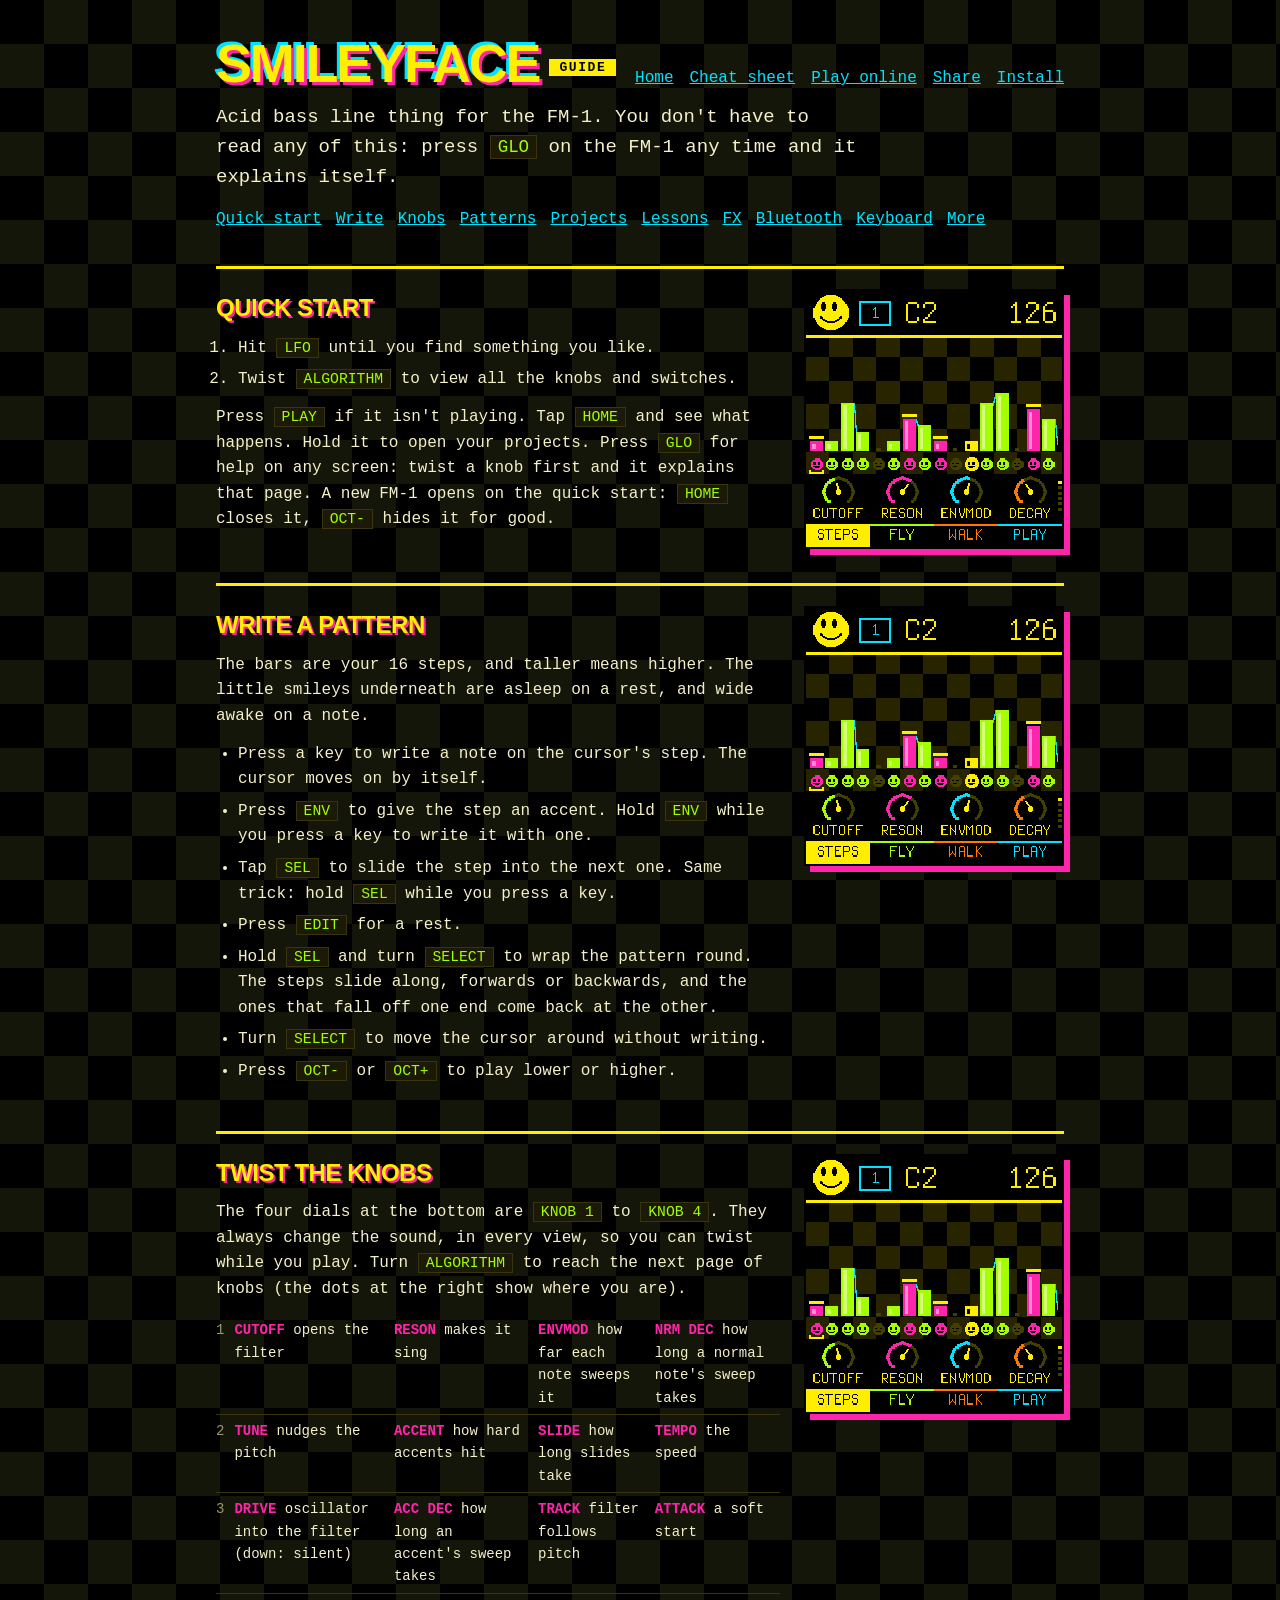
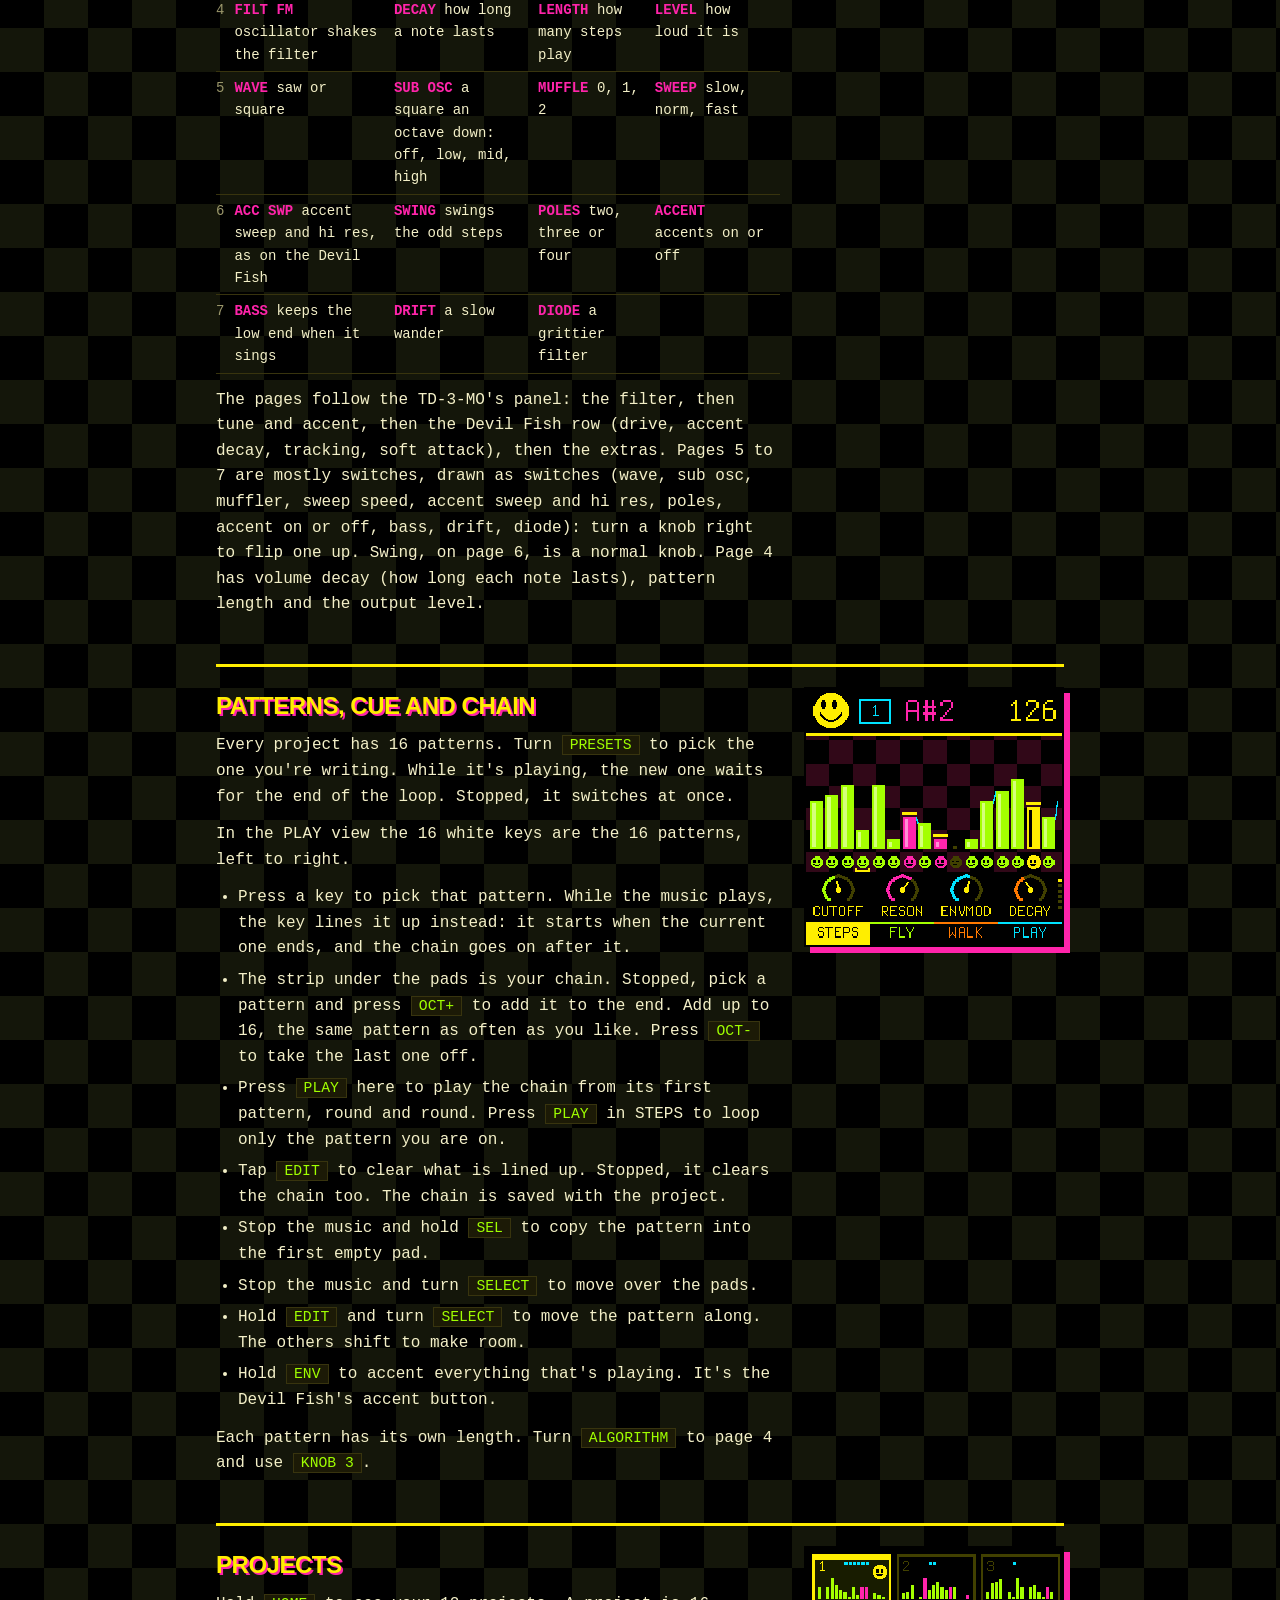
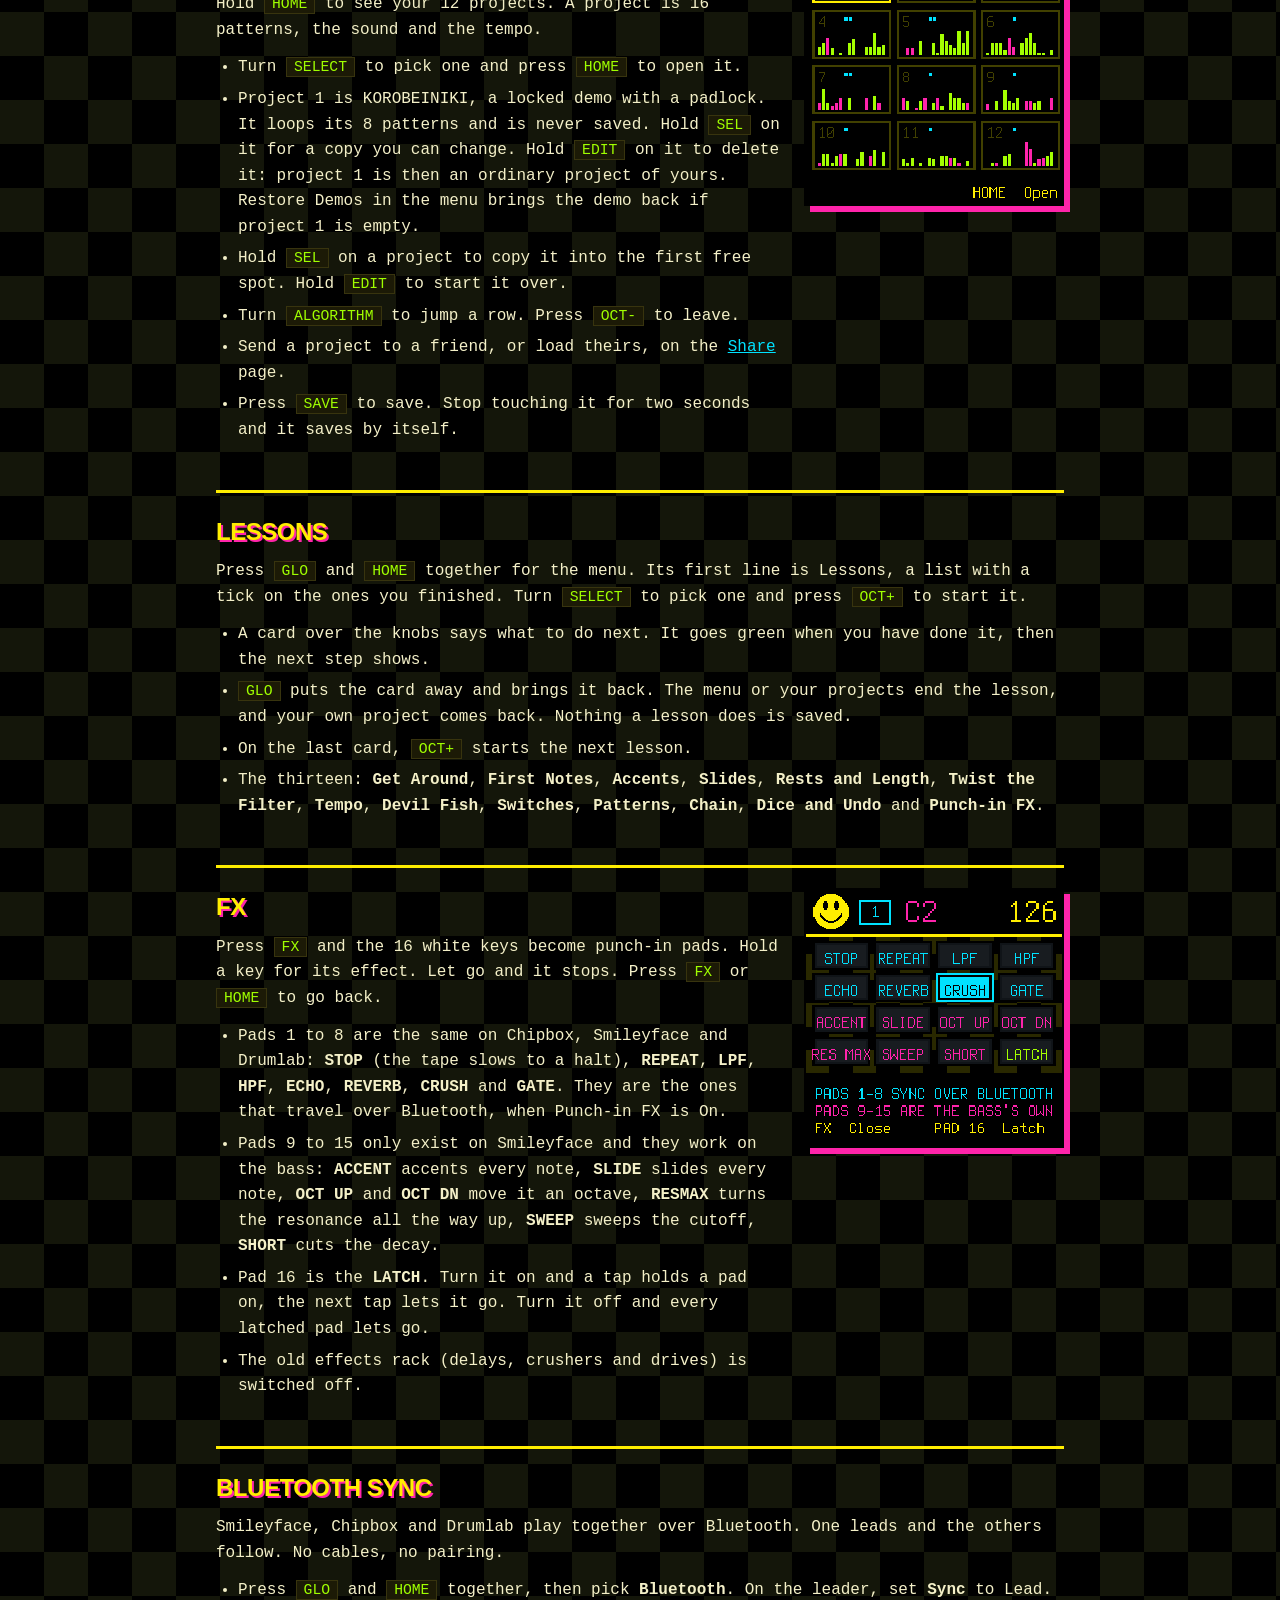
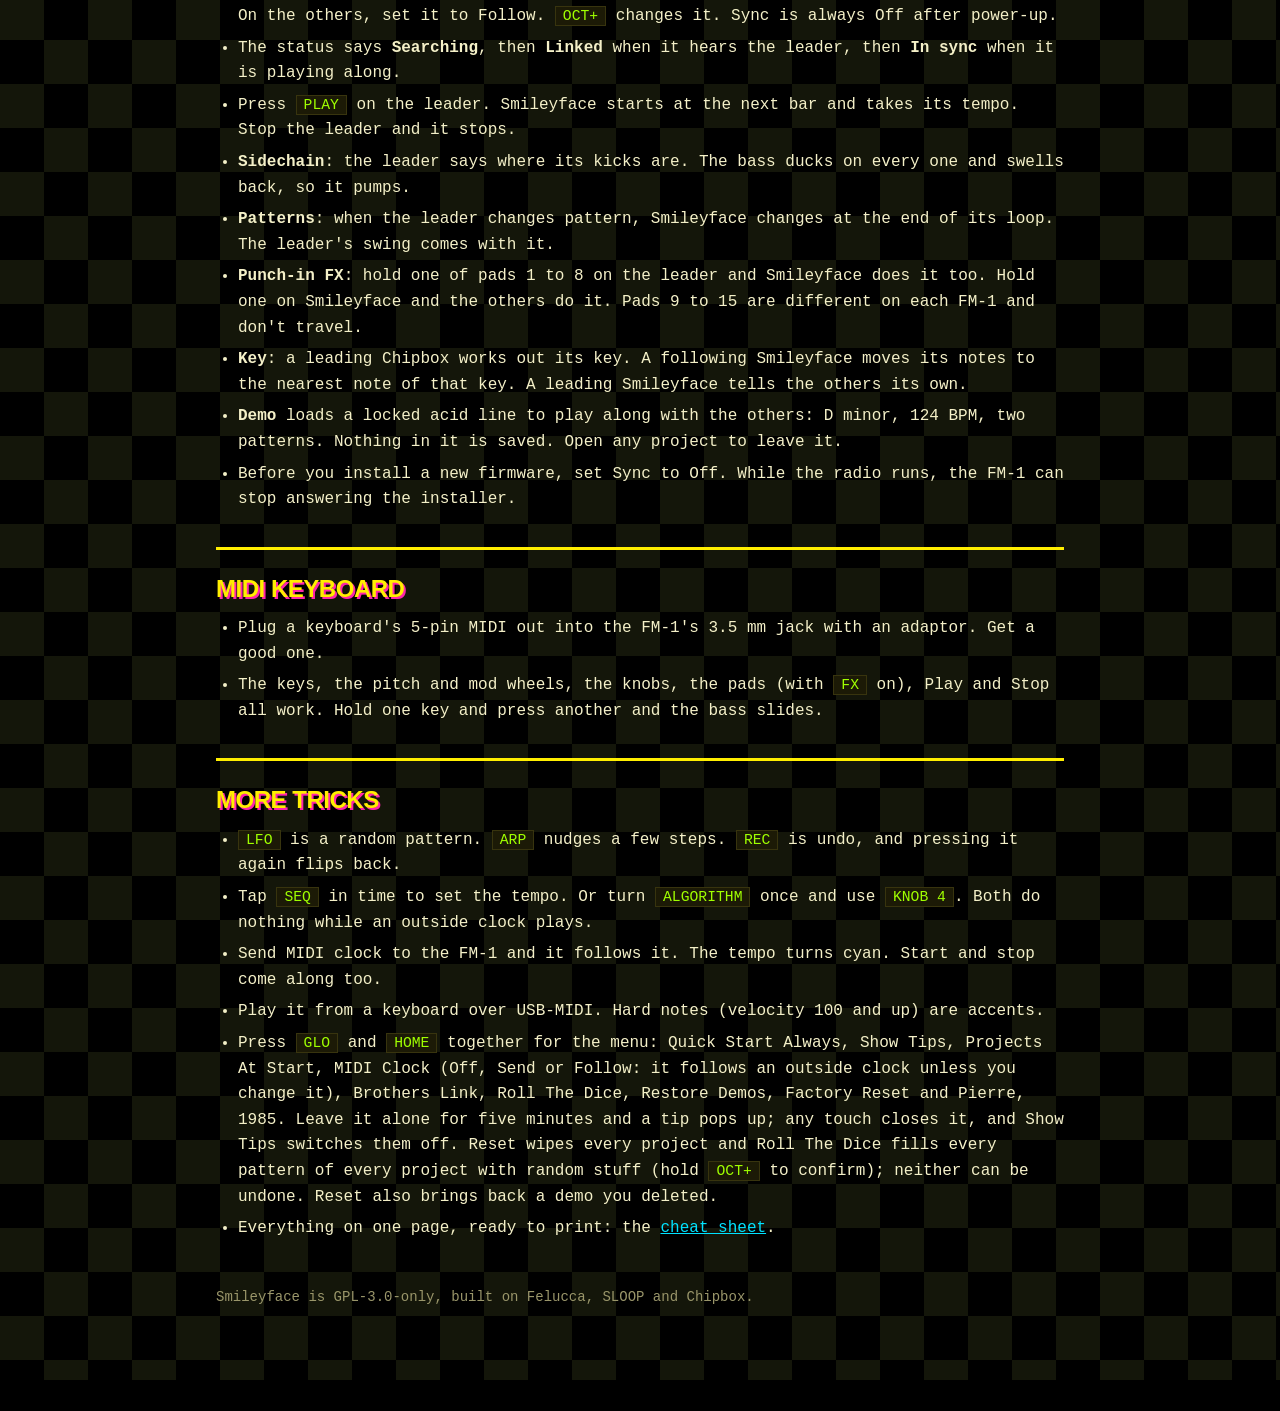
==== commit 340fe787: "tutorials!" ====
--- a/site/guide/index.html
+++ b/site/guide/index.html
@@ -45,7 +45,7 @@
     <nav><a href="../">Home</a><a href="../cheatsheet/">Cheat sheet</a><a href="../play/">Play online</a><a href="../share/">Share</a><a href="../install.html">Install</a></nav>
   </header>
   <p class="lead">Acid bass line thing for the FM-1. You don't have to read any of this: press <code>GLO</code> on the FM-1 any time and it explains itself.</p>
-  <div class="toc"><a href="#start">Quick start</a><a href="#steps">Write</a><a href="#sound">Knobs</a><a href="#play">Patterns</a><a href="#projects">Projects</a><a href="#fx">FX</a><a href="#bluetooth">Bluetooth</a><a href="#keyboard">Keyboard</a><a href="#more">More</a></div>
+  <div class="toc"><a href="#start">Quick start</a><a href="#steps">Write</a><a href="#sound">Knobs</a><a href="#play">Patterns</a><a href="#projects">Projects</a><a href="#lessons">Lessons</a><a href="#fx">FX</a><a href="#bluetooth">Bluetooth</a><a href="#keyboard">Keyboard</a><a href="#more">More</a></div>
 
 <section id="start">
   <div class="row">
@@ -112,6 +112,17 @@
     <img src="../img/projects.png" alt="The projects list">
   </div>
 </section>
+<section id="lessons">
+  <div class="row">
+    <div class="txt"><h2>Lessons</h2><p>Press <code>GLO</code> and <code>HOME</code> together for the menu. Its first line is Lessons, a list with a tick on the ones you finished. Turn <code>SELECT</code> to pick one and press <code>OCT+</code> to start it.</p>
+<ul>
+  <li>A card over the knobs says what to do next. It goes green when you have done it, then the next step shows.</li>
+  <li><code>GLO</code> puts the card away and brings it back. The menu or your projects end the lesson, and your own project comes back. Nothing a lesson does is saved.</li>
+  <li>On the last card, <code>OCT+</code> starts the next lesson.</li>
+  <li>The thirteen: <b>Get Around</b>, <b>First Notes</b>, <b>Accents</b>, <b>Slides</b>, <b>Rests and Length</b>, <b>Twist the Filter</b>, <b>Tempo</b>, <b>Devil Fish</b>, <b>Switches</b>, <b>Patterns</b>, <b>Chain</b>, <b>Dice and Undo</b> and <b>Punch-in FX</b>.</li>
+</ul></div>
+  </div>
+</section>
 <section id="fx">
   <div class="row">
     <div class="txt"><h2>FX</h2><p>Press <code>FX</code> and the 16 white keys become punch-in pads. Hold a key for its effect. Let go and it stops. Press <code>FX</code> or <code>HOME</code> to go back.</p>
